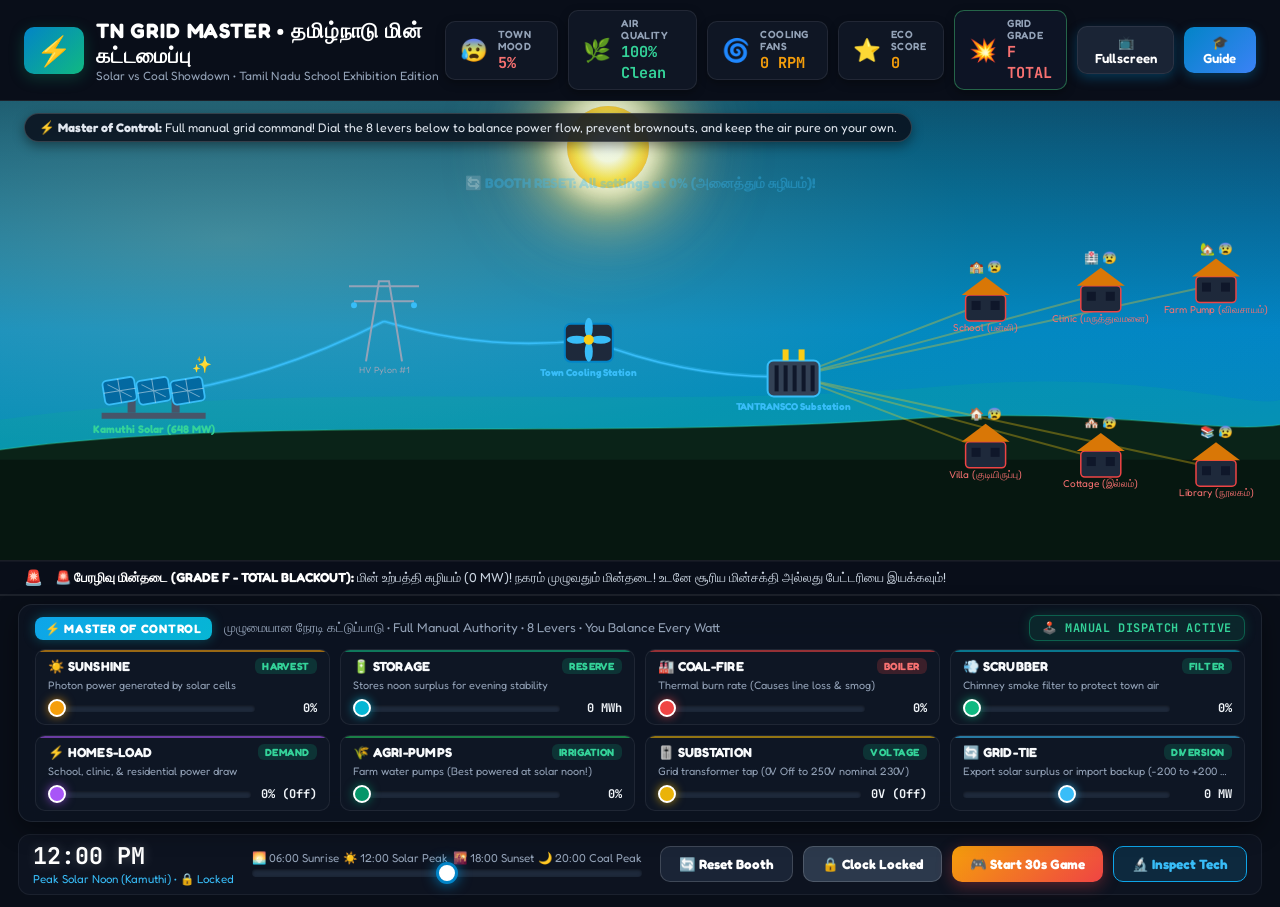
==== index.html @ 35f360ff "feat: remove hero preset buttons, start all 8 grid settings at 0% in complete blackout" ====
<!DOCTYPE html>
<html lang="en">
<head>
  <meta charset="UTF-8">
  <meta name="viewport" content="width=device-width, initial-scale=1.0">
  <title>TN Grid Master: Solar vs Coal Showdown | School Edition</title>
  <meta name="description" content="An interactive, gamified power grid simulation comparing peak daytime solar energy at Kamuthi against evening coal energy at Mettur.">
  <link rel="preconnect" href="https://fonts.googleapis.com">
  <link rel="preconnect" href="https://fonts.gstatic.com" crossorigin>
  <link href="https://fonts.googleapis.com/css2?family=Fredoka:wght@400;500;600;700&family=JetBrains+Mono:wght@600;700&display=swap" rel="stylesheet">
  <link rel="stylesheet" href="styles.css">
</head>
<body class="theme-solar">
  <div class="game-wrapper">
    <!-- Top Game Bar: Big, Friendly, Clean Badges -->
    <header class="game-header">
      <div class="brand">
        <span class="brand-icon">⚡</span>
        <div>
          <h1 class="brand-title">TN GRID MASTER • தமிழ்நாடு மின் கட்டமைப்பு</h1>
          <p class="brand-tagline">Solar vs Coal Showdown • Tamil Nadu School Exhibition Edition</p>
        </div>
      </div>

      <!-- Top Gamified Telemetry Badges -->
      <div class="hud-badges">
        <!-- Badge 1: Town Happiness -->
        <div class="badge-item" id="badgeHappiness" title="Town Happiness: Drops when power brownouts occur!">
          <span class="badge-emoji" id="townEmoji">😃</span>
          <div class="badge-meta">
            <span class="badge-caption">TOWN MOOD</span>
            <span class="badge-stat text-red" id="townHappiness">0%</span>
          </div>
        </div>

        <!-- Badge 2: Air Cleanliness -->
        <div class="badge-item" id="badgeAir" title="Air Quality: Pure under Solar, Smoggy under Coal!">
          <span class="badge-emoji" id="airEmoji">🌿</span>
          <div class="badge-meta">
            <span class="badge-caption">AIR QUALITY</span>
            <span class="badge-stat text-cyan" id="airQuality">100% Clean</span>
          </div>
        </div>

        <!-- Badge 3: Connected Fan RPM -->
        <div class="badge-item" id="badgeFan" title="Connected Town Fans: Spin fast with clean energy, stall during brownouts!">
          <span class="badge-emoji" id="fanEmoji">🌀</span>
          <div class="badge-meta">
            <span class="badge-caption">COOLING FANS</span>
            <span class="badge-stat text-gold" id="fanRpm">0 RPM</span>
          </div>
        </div>

        <!-- Badge 4: Player Eco Score -->
        <div class="badge-item player-score" id="badgeScore" title="Your Clean Energy Score!">
          <span class="badge-emoji">⭐</span>
          <div class="badge-meta">
            <span class="badge-caption">ECO SCORE</span>
            <span class="badge-stat text-gold" id="playerScore">0</span>
          </div>
        </div>

        <!-- Badge 5: Live Grid Rating -->
        <div class="badge-item grid-rating-badge alert-blackout" id="badgeRating" title="Real-Time Grid Performance Grade">
          <span class="badge-emoji" id="ratingEmoji">💥</span>
          <div class="badge-meta">
            <span class="badge-caption">GRID GRADE</span>
            <span class="badge-stat text-red" id="gridGrade">F BLACKOUT</span>
          </div>
        </div>

        <button class="guide-toggle-btn fs-btn" id="fsBtn" title="Toggle Fullscreen Exhibition Mode">
          <span>📺 Fullscreen</span>
        </button>
        <button class="guide-toggle-btn" id="guideBtn" title="How to Play & Teacher Guide">
          <span>🎓 Guide</span>
        </button>
      </div>
    </header>

    <!-- 30-Second Challenge Banner -->
    <div class="challenge-alert hidden" id="challengeAlert">
      <div class="challenge-text">
        <span class="challenge-icon">🔥</span>
        <div>
          <strong id="challengeGoal">MISSION: KEEP THE TOWN POWERED & CLEAN!</strong>
          <p id="challengeSub">The clock is ticking. Harvest solar energy at noon and manage coal cleanly as the sun sets!</p>
        </div>
      </div>
      <div class="timer-pill">
        <span id="gameTimer">30s</span>
      </div>
    </div>

    <!-- Main Game Canvas Stage -->
    <main class="canvas-stage" id="canvasStage">
      <!-- Dynamic Sky Background Scoped Strictly to the Simulation Stage (Never drifts when scrolling) -->
      <div id="skyBackground" class="sky-background">
        <div class="sun-disc" id="sunDisc"></div>
        <div class="moon-disc" id="moonDisc"></div>
        <div class="stars-layer" id="starsLayer"></div>
        <div class="smog-overlay" id="smogOverlay"></div>
        <div class="solar-glow-overlay" id="solarGlowOverlay"></div>
      </div>

      <canvas id="gameCanvas"></canvas>

      <!-- Floating Student Tip -->
      <div class="stage-tip">
        <span>⚡ <strong>Master of Control:</strong> Full manual grid command! Dial the 8 levers below to balance power flow, prevent brownouts, and keep the air pure on your own.</span>
      </div>

      <!-- Exploded Hardware Modal Overlay (From old project, gamified) -->
      <div class="hardware-card hidden" id="hardwareCard">
        <div class="card-top">
          <div class="card-title-group">
            <span class="card-icon" id="hwIcon">🔬</span>
            <h3 id="hwTitle">Hardware Inspector</h3>
          </div>
          <button class="card-close" id="hwCloseBtn">&times;</button>
        </div>
        <div class="card-tabs">
          <button class="hw-tab active" id="tabSolarHw">Solar Module Layers</button>
          <button class="hw-tab" id="tabCoalHw">Coal Boiler Components</button>
        </div>
        <div class="card-content" id="hwContent">
          <!-- Injected dynamically -->
        </div>
      </div>
    </main>

    <!-- Live Exhibition Status Marquee Ticker -->
    <div class="booth-ticker" id="boothTicker">
      <span class="ticker-dot" id="tickerDot">🟢</span>
      <span class="ticker-text" id="tickerText">
        <strong>☀️ நேரடி நிலை (LIVE):</strong> கமுதி சூரிய பூங்கா 648 MW • 100% தூய காற்று • 6 பிரிவுகளும் 230V முழு மின்சாரத்தில் இயங்குகின்றன
      </span>
    </div>

    <!-- Bottom Controls Deck -->
    <footer class="deck-controls">
      <!-- 🎛️ 8-Slider Multi-Tuning Console: Master of Control (100% Manual Authority - Starts at 0%) -->
      <section class="dispatcher-tuning-deck" id="tuningDeck">
        <div class="deck-header">
          <div class="deck-title-group">
            <span class="tuning-badge">⚡ MASTER OF CONTROL</span>
            <span class="tuning-sub">முழுமையான நேரடி கட்டுப்பாடு • Full Manual Authority • 8 Levers • You Balance Every Watt</span>
          </div>

          <div class="control-status">
            <span class="master-badge">🕹️ MANUAL DISPATCH ACTIVE</span>
          </div>
        </div>

        <div class="sliders-grid">
          <!-- Slider 1: Sunshine -->
          <div class="slider-card slider-solar">
            <div class="slider-meta">
              <span class="slider-title">☀️ SUNSHINE</span>
              <span class="slider-summary-pill" id="sunshineSummary">HARVEST</span>
            </div>
            <div class="slider-desc">Photon power generated by solar cells</div>
            <div class="slider-input-row">
              <input type="range" id="sliderSunshine" min="0" max="100" value="0" class="game-slider range-amber">
              <span class="slider-val" id="valSunshine">0%</span>
            </div>
          </div>

          <!-- Slider 2: Storage -->
          <div class="slider-card slider-battery">
            <div class="slider-meta">
              <span class="slider-title">🔋 STORAGE</span>
              <span class="slider-summary-pill" id="storageSummary">RESERVE</span>
            </div>
            <div class="slider-desc">Stores noon surplus for evening stability</div>
            <div class="slider-input-row">
              <input type="range" id="sliderStorage" min="0" max="500" value="0" class="game-slider range-cyan">
              <span class="slider-val" id="valStorage">0 MWh</span>
            </div>
          </div>

          <!-- Slider 3: Coal Fire -->
          <div class="slider-card slider-coal">
            <div class="slider-meta">
              <span class="slider-title">🏭 COAL-FIRE</span>
              <span class="slider-summary-pill pill-danger" id="coalSummary">BOILER</span>
            </div>
            <div class="slider-desc">Thermal burn rate (Causes line loss & smog)</div>
            <div class="slider-input-row">
              <input type="range" id="sliderCoalFire" min="0" max="100" value="0" class="game-slider range-red">
              <span class="slider-val" id="valCoalFire">0%</span>
            </div>
          </div>

          <!-- Slider 4: Scrubber -->
          <div class="slider-card slider-scrubber">
            <div class="slider-meta">
              <span class="slider-title">💨 SCRUBBER</span>
              <span class="slider-summary-pill" id="scrubberSummary">FILTER</span>
            </div>
            <div class="slider-desc">Chimney smoke filter to protect town air</div>
            <div class="slider-input-row">
              <input type="range" id="sliderScrubber" min="0" max="100" value="0" class="game-slider range-green">
              <span class="slider-val" id="valScrubber">0%</span>
            </div>
          </div>

          <!-- Slider 5: Homes Load -->
          <div class="slider-card slider-load">
            <div class="slider-meta">
              <span class="slider-title">⚡ HOMES-LOAD</span>
              <span class="slider-summary-pill" id="loadSummary">DEMAND</span>
            </div>
            <div class="slider-desc">School, clinic, & residential power draw</div>
            <div class="slider-input-row">
              <input type="range" id="sliderTownLoad" min="0" max="4" value="0" class="game-slider range-purple">
              <span class="slider-val" id="valTownLoad">0% (Off)</span>
            </div>
          </div>

          <!-- Slider 6: Agri Pumps -->
          <div class="slider-card slider-agri">
            <div class="slider-meta">
              <span class="slider-title">🌾 AGRI-PUMPS</span>
              <span class="slider-summary-pill" id="agriSummary">IRRIGATION</span>
            </div>
            <div class="slider-desc">Farm water pumps (Best powered at solar noon!)</div>
            <div class="slider-input-row">
              <input type="range" id="sliderAgriPumps" min="0" max="100" value="0" class="game-slider range-emerald">
              <span class="slider-val" id="valAgriPumps">0%</span>
            </div>
          </div>

          <!-- Slider 7: Substation Voltage -->
          <div class="slider-card slider-voltage">
            <div class="slider-meta">
              <span class="slider-title">🎚️ SUBSTATION</span>
              <span class="slider-summary-pill" id="voltageSummary">VOLTAGE</span>
            </div>
            <div class="slider-desc">Grid transformer tap (0V Off to 250V nominal 230V)</div>
            <div class="slider-input-row">
              <input type="range" id="sliderVoltage" min="0" max="250" value="0" class="game-slider range-gold">
              <span class="slider-val" id="valVoltage">0V (Off)</span>
            </div>
          </div>

          <!-- Slider 8: Grid Tie -->
          <div class="slider-card slider-gridtie">
            <div class="slider-meta">
              <span class="slider-title">🔄 GRID-TIE</span>
              <span class="slider-summary-pill" id="gridTieSummary">DIVERSION</span>
            </div>
            <div class="slider-desc">Export solar surplus or import backup (-200 to +200 MW)</div>
            <div class="slider-input-row">
              <input type="range" id="sliderGridTie" min="-200" max="200" value="0" step="10" class="game-slider range-blue">
              <span class="slider-val" id="valGridTie">0 MW</span>
            </div>
          </div>
        </div>
      </section>

      <!-- Timeline Scrubber & Game Actions -->
      <div class="timeline-row">
        <div class="clock-display">
          <span class="clock-digits" id="clockDigits">12:00 PM</span>
          <span class="clock-label" id="clockLabel">Peak Solar Noon (Time Locked)</span>
        </div>

        <div class="scrubber-bar">
          <div class="scrubber-labels">
            <span>🌅 06:00 Sunrise</span>
            <span>☀️ 12:00 Solar Peak</span>
            <span>🌇 18:00 Sunset</span>
            <span>🌙 20:00 Coal Peak</span>
          </div>
          <input 
            type="range" 
            id="timeRange" 
            min="0" 
            max="1439" 
            value="720" 
            step="1"
            aria-label="Time of Day Slider"
          >
        </div>

        <div class="deck-actions">
          <button class="deck-btn reset" id="resetBtn" title="Reset all 8 levers to optimal 12:00 PM noon setup">
            <span>🔄 Reset Booth</span>
          </button>
          <button class="deck-btn play" id="playToggleBtn" title="Lock or Auto-Advance Clock">
            <span id="playIcon">🔒 Clock Locked</span>
          </button>
          <button class="deck-btn challenge" id="challengeBtn">
            <span>🎮 Start 30s Game</span>
          </button>
          <button class="deck-btn inspect" id="inspectBtn">
            <span>🔬 Inspect Tech</span>
          </button>
        </div>
      </div>
    </footer>
  </div>

  <!-- Classroom Presentation Guide Modal -->
  <div class="modal-backdrop hidden" id="guideModal">
    <div class="modal-card">
      <div class="modal-header">
        <h2>🎓 Tamil Nadu Grid Master: Classroom Presentation Guide</h2>
        <button class="modal-exit" id="guideCloseBtn">&times;</button>
      </div>
      <div class="modal-body">
        <div class="guide-box solar">
          <h3>☀️ 1. Daytime Solar Peak (12:00 Noon) — Kamuthi Solar Park</h3>
          <p>
            Kamuthi in Ramanathapuram is one of India's largest solar installations (<strong>648 MW</strong>).
          </p>
          <ul>
            <li><strong>100% Clean:</strong> Generates electricity with zero carbon emissions ($0.00\text{ tons CO}_2$).</li>
            <li><strong>High Efficiency (95%):</strong> Short transmission paths directly into high-voltage lines minimize losses.</li>
            <li><strong>Zero Brownouts:</strong> All 6 town buildings (School, Clinic, Farm, Homes) receive full $230\text{V}$ power.</li>
          </ul>
        </div>

        <div class="guide-box coal">
          <h3>🏭 2. Evening Coal Peak (19:30) — Mettur Thermal Power Station</h3>
          <p>
            When the sun sets, electricity demand jumps as everyone turns on lights, fans, and televisions. The state must fire up coal boilers at <strong>Mettur (1,440 MW)</strong>.
          </p>
          <ul>
            <li><strong>High Pollution:</strong> Releases thick particulate soot and $0.92\text{ tons CO}_2$ per MWh.</li>
            <li><strong>Severe Heat Loss (>30%):</strong> Traversing long transmission distances causes electricity to evaporate as heat ($I^2R$ Joule loss).</li>
            <li><strong>Voltage Sag & Brownouts:</strong> Downstream houses (Houses 4, 5, 6) suffer power drops, dimming bulbs, and blackouts.</li>
          </ul>
        </div>

        <div class="guide-box tips">
          <h3>🎮 3. How to Demo This as a Game in Class</h3>
          <ul>
            <li><strong>Click the 2 Big Hero Cards:</strong> Instantly switch between Solar and Coal to show the visual and numerical contrast!</li>
            <li><strong>Interactive House Toggles:</strong> Click on any building to turn TVs and fans ON/OFF and watch town happiness respond.</li>
            <li><strong>Click the Solar Panels:</strong> Gives the grid a "Solar Boost" for $+100$ bonus Eco points!</li>
            <li><strong>30s Game Challenge:</strong> Hit "Start 30s Game" to see if you can balance town happiness and fresh air!</li>
          </ul>
        </div>
      </div>
      <div class="modal-footer">
        <button class="btn-dismiss" id="guideDismissBtn">Let's Play!</button>
      </div>
    </div>
  </div>

  <!-- Exhibition Grid Audit Report Card Modal -->
  <div class="modal-backdrop hidden" id="reportModal">
    <div class="modal-card report-card" id="reportCardWrapper">
      <div class="modal-header report-card-header">
        <div class="report-header-titles">
          <h2 id="reportHeaderTitle">30-SECOND GRID AUDIT REPORT</h2>
          <p class="report-subtitle" id="reportSubtitle">மின்கட்டமைப்பு செயல்திறன் தணிக்கை</p>
        </div>
        <button class="modal-exit" id="reportExitBtn">&times;</button>
      </div>
      <div class="modal-body report-modal-body">
        <!-- Big Stamp Section -->
        <div class="report-stamp-container">
          <div class="report-stamp-badge" id="reportStampBadge">
            <span class="report-stamp-letter" id="reportStampLetter">A+</span>
            <span class="report-stamp-caption" id="reportStampCaption">ELITE CLEAN GRID</span>
          </div>
          <div class="report-hero-summary">
            <h3 id="reportTitleText">CLEAN ENERGY MASTER!</h3>
            <p id="reportTamilTitleText">தலைசிறந்த தூய மின் கட்டமைப்பு சாதனையாளர்</p>
          </div>
        </div>

        <!-- 6-Metric Scorecard Grid -->
        <div class="report-metrics-grid">
          <div class="report-stat-card">
            <span class="stat-icon">⭐</span>
            <span class="stat-num text-gold" id="repScore">1,850</span>
            <span class="stat-name">Eco Score</span>
          </div>
          <div class="report-stat-card">
            <span class="stat-icon">☀️</span>
            <span class="stat-num text-green" id="repSolarShare">100%</span>
            <span class="stat-name">Clean Solar Share</span>
          </div>
          <div class="report-stat-card">
            <span class="stat-icon">🌿</span>
            <span class="stat-num text-cyan" id="repAirClean">96%</span>
            <span class="stat-name">Air Purity</span>
          </div>
          <div class="report-stat-card">
            <span class="stat-icon">😊</span>
            <span class="stat-num text-green" id="repTownMood">98%</span>
            <span class="stat-name">Town Satisfaction</span>
          </div>
          <div class="report-stat-card">
            <span class="stat-icon">💡</span>
            <span class="stat-num text-red" id="repBlackouts">0s</span>
            <span class="stat-name">Blackout Duration</span>
          </div>
          <div class="report-stat-card">
            <span class="stat-icon">🏭</span>
            <span class="stat-num text-orange" id="repSmogTime">0s</span>
            <span class="stat-name">Toxic Smog Time</span>
          </div>
        </div>

        <!-- Dynamic Detailed Verdict -->
        <div class="report-verdict-box" id="reportVerdictBox">
          <p id="reportVerdictText">
            You proved that solar energy and battery storage keep Tamil Nadu running smoothly with crystal-clear air!
          </p>
        </div>
      </div>
      <div class="modal-footer report-modal-footer">
        <button class="deck-btn reset" id="reportResetBtn">
          <span>🔄 Reset Booth & Play Again</span>
        </button>
        <button class="btn-dismiss" id="reportCloseBtn">
          <span>Close Report</span>
        </button>
      </div>
    </div>
  </div>

  <script type="module" src="engine.js"></script>
  <script type="module" src="ui.js"></script>
</body>
</html>
---- styles.css ----
/* ==========================================================================
   TN GRID MASTER: SCHOOL EDITION - HIGH-TECH SCIFI STYLESHEET
   Sleek Cyber-Grid & Dispatch Room Aesthetic (Tamil Nadu Power Grid)
   ========================================================================== */

:root {
  /* Day / Night Sky Palettes - Vibrant, Rich Atmospheric Gradients */
  --sky-top: #0c4a6e;
  --sky-mid: #0284c7;
  --sky-bottom: #0891b2;
  --sun-display: block;
  --sun-opacity: 1;
  --moon-display: none;
  --moon-opacity: 0;
  --smog-opacity: 0;
  --solar-glow-opacity: 0.85;

  /* Theme Accents */
  --color-green: #10b981;
  --color-green-light: #6ee7b7;
  --color-gold: #f59e0b;
  --color-gold-light: #fef08a;
  --color-crimson: #ef4444;
  --color-crimson-light: #fca5a5;
  --color-cyan: #06b6d4;

  /* Surfaces & Glassmorphism */
  --bg-body: #070b14;
  --bg-card: rgba(13, 19, 33, 0.9);
  --bg-card-hover: rgba(23, 32, 54, 0.95);
  --border-glass: rgba(255, 255, 255, 0.08);
  --border-glass-bright: rgba(255, 255, 255, 0.16);
  --text-main: #f8fafc;
  --text-muted: #94a3b8;

  /* Typography */
  --font-family: 'Fredoka', -apple-system, BlinkMacSystemFont, "Segoe UI", Roboto, sans-serif;
  --font-mono: 'JetBrains Mono', monospace;
}

/* Dynamic Phase Themes */
body.theme-solar {
  --sky-top: #0c4a6e;
  --sky-mid: #0284c7;
  --sky-bottom: #0891b2;
  --sun-display: block;
  --sun-opacity: 1;
  --moon-display: none;
  --moon-opacity: 0;
  --smog-opacity: 0;
  --solar-glow-opacity: 0.85;
}

body.theme-coal {
  --sky-top: #060913;
  --sky-mid: #111827;
  --sky-bottom: #1f1418;
  --sun-display: none;
  --sun-opacity: 0;
  --moon-display: block;
  --moon-opacity: 0.95;
  --smog-opacity: 0.85;
  --solar-glow-opacity: 0;
}

body.theme-dusk {
  --sky-top: #180d2b;
  --sky-mid: #4c1d4a;
  --sky-bottom: #9a3412;
  --sun-display: block;
  --sun-opacity: 0.55;
  --moon-display: none;
  --moon-opacity: 0;
  --smog-opacity: 0.4;
  --solar-glow-opacity: 0.25;
}

body.theme-dawn {
  --sky-top: #0f172a;
  --sky-mid: #311c38;
  --sky-bottom: #b45309;
  --sun-display: block;
  --sun-opacity: 0.75;
  --moon-display: none;
  --moon-opacity: 0;
  --smog-opacity: 0.15;
  --solar-glow-opacity: 0.5;
}

body.theme-night {
  --sky-top: #030610;
  --sky-mid: #090e1a;
  --sky-bottom: #0f172a;
  --sun-display: none;
  --sun-opacity: 0;
  --moon-display: block;
  --moon-opacity: 0.95;
  --smog-opacity: 0.6;
  --solar-glow-opacity: 0;
}

/* Reset & Foundation */
*, *::before, *::after {
  box-sizing: border-box;
  margin: 0;
  padding: 0;
}

html, body {
  width: 100%;
  min-height: 100%;
  overflow-x: hidden;
  overflow-y: auto;
  font-family: var(--font-family);
  background-color: var(--bg-body);
  color: var(--text-main);
  user-select: none;
}

/* Master Layout */
.game-wrapper {
  position: relative;
  z-index: 10;
  display: flex;
  flex-direction: column;
  width: 100%;
  min-height: 100vh;
  height: auto;
  overflow: visible;
}

/* Header & Gamified Telemetry Badges */
.game-header {
  padding: 10px 24px;
  display: flex;
  align-items: center;
  justify-content: space-between;
  background: rgba(10, 15, 26, 0.95);
  backdrop-filter: blur(14px);
  -webkit-backdrop-filter: blur(14px);
  border-bottom: 1px solid var(--border-glass);
}

.brand {
  display: flex;
  align-items: center;
  gap: 12px;
}

.brand-icon {
  font-size: 1.8rem;
  background: linear-gradient(135deg, #0284c7, #10b981);
  padding: 6px 12px;
  border-radius: 10px;
  box-shadow: 0 4px 15px rgba(16, 185, 129, 0.25);
}

.brand-title {
  font-size: 1.3rem;
  font-weight: 700;
  color: #ffffff;
  letter-spacing: 0.04em;
}

.brand-tagline {
  font-size: 0.75rem;
  color: var(--text-muted);
}

.hud-badges {
  display: flex;
  align-items: center;
  gap: 10px;
}

.badge-item {
  display: flex;
  align-items: center;
  gap: 10px;
  background: rgba(17, 24, 39, 0.85);
  border: 1px solid rgba(255, 255, 255, 0.08);
  padding: 6px 14px;
  border-radius: 10px;
  box-shadow: 0 3px 10px rgba(0, 0, 0, 0.3);
  transition: transform 0.2s ease, border-color 0.3s ease;
}

.badge-item:hover {
  transform: translateY(-1px);
  border-color: rgba(56, 189, 248, 0.4);
}

.badge-emoji {
  font-size: 1.4rem;
}

.badge-emoji.spin {
  display: inline-block;
  animation: spinFan 1.8s linear infinite;
}

.badge-meta {
  display: flex;
  flex-direction: column;
}

.badge-caption {
  font-size: 0.65rem;
  font-weight: 600;
  color: var(--text-muted);
  letter-spacing: 0.05em;
}

.badge-stat {
  font-family: var(--font-mono);
  font-size: 0.95rem;
  font-weight: 700;
}

.text-green { color: #34d399; }
.text-cyan { color: #38bdf8; }
.text-gold { color: #f59e0b; }
.text-red { color: #f87171; }

.icon-toggle-btn, .guide-toggle-btn {
  background: rgba(30, 41, 59, 0.85);
  border: 1px solid var(--border-glass);
  padding: 7px 16px;
  border-radius: 10px;
  color: #ffffff;
  font-family: var(--font-family);
  font-size: 0.82rem;
  font-weight: 600;
  cursor: pointer;
  transition: all 0.2s ease;
}

.icon-toggle-btn:hover, .guide-toggle-btn:hover {
  background: rgba(51, 65, 85, 1);
  transform: translateY(-1px);
}

.guide-toggle-btn {
  background: linear-gradient(135deg, #0284c7, #3b82f6);
  border: none;
  box-shadow: 0 4px 12px rgba(2, 132, 199, 0.35);
}

/* 30-Second Challenge Banner */
.challenge-alert {
  margin: 8px 24px 0 24px;
  background: linear-gradient(90deg, #f59e0b 0%, #ef4444 100%);
  padding: 8px 18px;
  border-radius: 12px;
  display: flex;
  align-items: center;
  justify-content: space-between;
  box-shadow: 0 4px 20px rgba(245, 158, 11, 0.35);
  animation: bounceBanner 0.4s ease-out;
  z-index: 20;
}

.challenge-alert.hidden {
  display: none !important;
}

.challenge-text {
  display: flex;
  align-items: center;
  gap: 12px;
}

.challenge-icon {
  font-size: 1.8rem;
}

.challenge-text strong {
  font-size: 0.92rem;
  display: block;
}

.challenge-text p {
  font-size: 0.76rem;
  color: #fef08a;
}

.timer-pill {
  background: #ffffff;
  color: #0f172a;
  padding: 5px 16px;
  border-radius: 8px;
  font-family: var(--font-mono);
  font-size: 1.2rem;
  font-weight: 700;
}

/* ==========================================================================
   SIMULATION CANVAS VIEWPORT:
   The sky and celestial bodies are strictly bounded INSIDE .canvas-stage,
   guaranteeing the sun NEVER moves or sinks into the ground when scrolling!
   ========================================================================== */
.canvas-stage {
  position: relative;
  width: 100%;
  height: 460px;
  min-height: 380px;
  flex-shrink: 0;
  overflow: hidden;
  border-bottom: 1px solid var(--border-glass);
  box-shadow: inset 0 0 60px rgba(0, 0, 0, 0.45);
}

/* Dynamic Sky Layer Bounded Inside the Canvas Stage */
.sky-background {
  position: absolute;
  inset: 0;
  z-index: 1;
  background: linear-gradient(180deg, var(--sky-top) 0%, var(--sky-mid) 50%, var(--sky-bottom) 100%);
  transition: background 1.2s cubic-bezier(0.4, 0, 0.2, 1);
  overflow: hidden;
  pointer-events: none;
}

.sun-disc {
  position: absolute;
  width: 82px;
  height: 82px;
  background: radial-gradient(circle, #ffffff 0%, #fffbeb 25%, #fde047 55%, #f59e0b 85%, rgba(245, 158, 11, 0) 100%);
  border-radius: 50%;
  box-shadow: 
    0 0 25px 8px rgba(255, 255, 255, 0.85),
    0 0 55px 20px rgba(250, 204, 21, 0.5),
    0 0 95px 40px rgba(245, 158, 11, 0.22);
  display: var(--sun-display);
  opacity: var(--sun-opacity);
  left: 20%;
  top: 15%;
  transform: translate(-50%, -50%);
  transition: opacity 1s ease, left 0.5s ease-out, top 0.5s ease-out;
  pointer-events: none;
  filter: drop-shadow(0 0 10px rgba(255, 255, 255, 0.9));
}

.moon-disc {
  position: absolute;
  width: 64px;
  height: 64px;
  background: radial-gradient(circle at 35% 35%, #ffffff 0%, #f1f5f9 45%, #94a3b8 85%, #64748b 100%);
  border-radius: 50%;
  box-shadow: 
    0 0 20px 6px rgba(255, 255, 255, 0.75),
    0 0 50px 18px rgba(148, 163, 184, 0.35);
  display: var(--moon-display);
  opacity: var(--moon-opacity);
  right: 18%;
  top: 18%;
  transition: opacity 1s ease;
  pointer-events: none;
}

.stars-layer {
  position: absolute;
  inset: 0;
  background-image: 
    radial-gradient(1.5px 1.5px at 40px 50px, #ffffff, rgba(0,0,0,0)),
    radial-gradient(2px 2px at 180px 100px, #fef08a, rgba(0,0,0,0)),
    radial-gradient(1px 1px at 320px 160px, #ffffff, rgba(0,0,0,0)),
    radial-gradient(2px 2px at 500px 80px, #38bdf8, rgba(0,0,0,0)),
    radial-gradient(1.5px 1.5px at 700px 200px, #ffffff, rgba(0,0,0,0));
  background-repeat: repeat;
  background-size: 600px 350px;
  opacity: 0.45;
  transition: opacity 1s ease;
  pointer-events: none;
}

body.theme-solar .stars-layer {
  opacity: 0;
}

.smog-overlay {
  position: absolute;
  inset: 0;
  background: radial-gradient(ellipse at 15% 45%, rgba(15, 23, 42, 0.95) 0%, rgba(30, 41, 59, 0.75) 45%, transparent 85%);
  opacity: var(--smog-opacity);
  pointer-events: none;
  transition: opacity 1.5s ease-in-out;
}

.solar-glow-overlay {
  position: absolute;
  inset: 0;
  background: radial-gradient(ellipse at 18% 30%, rgba(254, 240, 138, 0.28) 0%, rgba(16, 185, 129, 0.12) 50%, transparent 80%);
  opacity: var(--solar-glow-opacity);
  pointer-events: none;
  transition: opacity 1.2s ease;
}

#gameCanvas {
  position: absolute;
  inset: 0;
  width: 100%;
  height: 100%;
  display: block;
  cursor: pointer;
  z-index: 2;
}

.stage-tip {
  position: absolute;
  top: 12px;
  left: 24px;
  background: rgba(10, 15, 26, 0.85);
  backdrop-filter: blur(10px);
  -webkit-backdrop-filter: blur(10px);
  border: 1px solid var(--border-glass-bright);
  padding: 6px 14px;
  border-radius: 20px;
  font-size: 0.78rem;
  color: #e2e8f0;
  pointer-events: none;
  z-index: 5;
  box-shadow: 0 4px 12px rgba(0, 0, 0, 0.4);
}

/* Hardware Card Modal Overlay */
.hardware-card {
  position: absolute;
  width: 320px;
  background: rgba(13, 19, 33, 0.95);
  backdrop-filter: blur(16px);
  border: 2px solid #0ea5e9;
  border-radius: 14px;
  box-shadow: 0 15px 35px rgba(0, 0, 0, 0.7);
  padding: 16px;
  z-index: 30;
  animation: popIn 0.25s cubic-bezier(0.16, 1, 0.3, 1);
}

.hardware-card.hidden {
  display: none !important;
}

.card-top {
  display: flex;
  align-items: center;
  justify-content: space-between;
  margin-bottom: 10px;
}

.card-title-group {
  display: flex;
  align-items: center;
  gap: 8px;
}

.card-icon {
  font-size: 1.4rem;
}

.card-title-group h3 {
  font-size: 0.96rem;
  color: #ffffff;
}

.card-close {
  background: transparent;
  border: none;
  color: var(--text-muted);
  font-size: 1.4rem;
  cursor: pointer;
}

.card-tabs {
  display: flex;
  gap: 6px;
  margin-bottom: 12px;
  border-bottom: 1px solid var(--border-glass);
  padding-bottom: 6px;
}

.hw-tab {
  flex: 1;
  background: transparent;
  border: 1px solid transparent;
  padding: 6px 8px;
  border-radius: 6px;
  color: var(--text-muted);
  font-family: var(--font-family);
  font-size: 0.72rem;
  font-weight: 600;
  cursor: pointer;
  transition: all 0.2s ease;
}

.hw-tab.active {
  background: rgba(14, 165, 233, 0.18);
  border-color: #0ea5e9;
  color: #38bdf8;
}

.card-content {
  font-size: 0.78rem;
  line-height: 1.5;
  display: flex;
  flex-direction: column;
  gap: 8px;
}

/* Live Exhibition Marquee Ticker */
.booth-ticker {
  background: rgba(10, 15, 26, 0.98);
  border-bottom: 1px solid var(--border-glass);
  padding: 7px 24px;
  display: flex;
  align-items: center;
  gap: 12px;
  font-size: 0.82rem;
  font-family: var(--font-family);
  color: #cbd5e1;
  box-shadow: inset 0 1px 0 rgba(255, 255, 255, 0.04);
}

.ticker-dot {
  font-size: 0.95rem;
  display: inline-block;
  animation: pulseDot 2s ease-in-out infinite;
}

@keyframes pulseDot {
  0%, 100% { transform: scale(1); opacity: 1; }
  50% { transform: scale(1.25); opacity: 0.75; }
}

.ticker-text {
  flex: 1;
  white-space: nowrap;
  overflow: hidden;
  text-overflow: ellipsis;
}

.ticker-text strong {
  color: #ffffff;
}

/* ==========================================================================
   BOTTOM CONTROLS DECK: MASTER OF CONTROL
   ========================================================================== */
.deck-controls {
  background: rgba(10, 15, 26, 0.96);
  backdrop-filter: blur(16px);
  -webkit-backdrop-filter: blur(16px);
  border-top: 1px solid var(--border-glass);
  padding: 8px 18px 12px 18px;
  display: flex;
  flex-direction: column;
  gap: 8px;
  z-index: 20;
}

/* Big Hero Comparison Buttons */
.hero-selector {
  display: flex;
  align-items: center;
  gap: 12px;
}

.hero-card {
  flex: 1;
  display: flex;
  align-items: center;
  gap: 12px;
  padding: 8px 16px;
  border-radius: 12px;
  border: 1px solid rgba(255, 255, 255, 0.08);
  cursor: pointer;
  background: rgba(17, 24, 39, 0.75);
  color: var(--text-main);
  text-align: left;
  transition: all 0.25s cubic-bezier(0.16, 1, 0.3, 1);
}

.hero-card:hover {
  transform: translateY(-2px);
  box-shadow: 0 6px 18px rgba(0, 0, 0, 0.4);
  background: rgba(23, 32, 54, 0.85);
}

.hero-icon {
  font-size: 1.6rem;
}

.hero-info {
  flex-grow: 1;
}

.hero-title-row {
  display: flex;
  align-items: center;
  gap: 10px;
  margin-bottom: 2px;
}

.hero-title-row strong {
  font-size: 0.96rem;
  font-weight: 700;
}

.hero-info p {
  font-size: 0.74rem;
  color: var(--text-muted);
}

.tag-clean {
  font-size: 0.65rem;
  font-weight: 800;
  padding: 2px 8px;
  border-radius: 6px;
  background: rgba(16, 185, 129, 0.18);
  border: 1px solid rgba(16, 185, 129, 0.4);
  color: #34d399;
  letter-spacing: 0.05em;
}

.tag-dirty {
  font-size: 0.65rem;
  font-weight: 800;
  padding: 2px 8px;
  border-radius: 6px;
  background: rgba(239, 68, 68, 0.18);
  border: 1px solid rgba(239, 68, 68, 0.4);
  color: #f87171;
  letter-spacing: 0.05em;
}

.hero-card.solar.active {
  background: linear-gradient(135deg, rgba(16, 185, 129, 0.16) 0%, rgba(245, 158, 11, 0.08) 100%);
  border-color: #10b981;
  box-shadow: 0 0 20px rgba(16, 185, 129, 0.25);
}

.hero-card.solar.active strong {
  color: #34d399;
}

.hero-card.coal.active {
  background: linear-gradient(135deg, rgba(239, 68, 68, 0.18) 0%, rgba(249, 115, 22, 0.08) 100%);
  border-color: #ef4444;
  box-shadow: 0 0 20px rgba(239, 68, 68, 0.25);
}

.hero-card.coal.active strong {
  color: #f87171;
}

.vs-badge {
  font-size: 1.1rem;
  font-weight: 800;
  color: var(--text-muted);
  padding: 0 4px;
}

/* ==========================================================================
   🎛️ 8-SLIDER MULTI-TUNING CONSOLE: MASTER OF CONTROL
   ========================================================================== */
.dispatcher-tuning-deck {
  background: rgba(13, 19, 33, 0.92);
  border: 1px solid rgba(255, 255, 255, 0.08);
  border-radius: 14px;
  padding: 10px 16px;
  margin-bottom: 4px;
  backdrop-filter: blur(16px);
  -webkit-backdrop-filter: blur(16px);
  box-shadow: 0 8px 24px rgba(0, 0, 0, 0.4);
}

.deck-header {
  display: flex;
  justify-content: space-between;
  align-items: center;
  flex-wrap: wrap;
  gap: 8px;
  margin-bottom: 8px;
}

.deck-title-group {
  display: flex;
  align-items: center;
  gap: 12px;
}

.tuning-badge {
  background: linear-gradient(135deg, #0ea5e9, #06b6d4);
  color: #ffffff;
  font-size: 0.76rem;
  font-weight: 800;
  padding: 4px 10px;
  border-radius: 8px;
  letter-spacing: 0.06em;
  box-shadow: 0 0 12px rgba(6, 182, 212, 0.35);
}

.tuning-sub {
  font-size: 0.8rem;
  color: #94a3b8;
}

.control-status {
  display: flex;
  align-items: center;
}

.master-badge {
  background: rgba(16, 185, 129, 0.12);
  border: 1px solid rgba(16, 185, 129, 0.4);
  color: #34d399;
  font-family: var(--font-mono);
  font-size: 0.74rem;
  font-weight: 700;
  padding: 4px 12px;
  border-radius: 8px;
  letter-spacing: 0.05em;
  box-shadow: 0 0 12px rgba(16, 185, 129, 0.2);
}

.sliders-grid {
  display: grid;
  grid-template-columns: repeat(4, 1fr);
  gap: 10px;
}

.slider-card {
  background: rgba(17, 24, 39, 0.75);
  border: 1px solid rgba(255, 255, 255, 0.07);
  border-radius: 10px;
  padding: 8px 12px;
  display: flex;
  flex-direction: column;
  gap: 4px;
  transition: all 0.2s cubic-bezier(0.16, 1, 0.3, 1);
  position: relative;
  overflow: hidden;
}

.slider-card:hover {
  transform: translateY(-2px);
  background: rgba(23, 32, 54, 0.9);
  box-shadow: 0 6px 18px rgba(0, 0, 0, 0.4);
}

.slider-card::before {
  content: '';
  position: absolute;
  top: 0;
  left: 0;
  right: 0;
  height: 2px;
  opacity: 0.6;
  transition: opacity 0.2s ease;
}

.slider-card:hover::before {
  opacity: 1;
}

.slider-solar::before { background: #f59e0b; }
.slider-battery::before { background: #10b981; }
.slider-coal::before { background: #ef4444; }
.slider-scrubber::before { background: #06b6d4; }
.slider-load::before { background: #a855f7; }
.slider-agri::before { background: #22c55e; }
.slider-voltage::before { background: #eab308; }
.slider-gridtie::before { background: #38bdf8; }

.slider-meta {
  display: flex;
  justify-content: space-between;
  align-items: center;
}

.slider-title {
  font-size: 0.82rem;
  font-weight: 700;
  color: #f8fafc;
  letter-spacing: 0.02em;
}

.slider-summary-pill {
  font-size: 0.65rem;
  font-weight: 800;
  padding: 2px 7px;
  border-radius: 6px;
  background: rgba(16, 185, 129, 0.18);
  color: #34d399;
  letter-spacing: 0.05em;
}

.slider-summary-pill.pill-danger {
  background: rgba(239, 68, 68, 0.2);
  color: #f87171;
}

.slider-desc {
  font-size: 0.68rem;
  color: #94a3b8;
  white-space: nowrap;
  overflow: hidden;
  text-overflow: ellipsis;
}

.slider-input-row {
  display: flex;
  align-items: center;
  gap: 10px;
  margin-top: 4px;
}

.game-slider {
  flex: 1;
  -webkit-appearance: none;
  appearance: none;
  height: 7px;
  border-radius: 999px;
  outline: none;
  cursor: pointer;
  background: #1e293b;
  box-shadow: inset 0 1px 3px rgba(0, 0, 0, 0.5);
  transition: background 0.2s ease;
}

.game-slider::-webkit-slider-thumb {
  -webkit-appearance: none;
  appearance: none;
  width: 18px;
  height: 18px;
  border-radius: 50%;
  cursor: grab;
  border: 2px solid #ffffff;
  box-shadow: 0 0 8px rgba(0, 0, 0, 0.6);
  transition: transform 0.15s ease, box-shadow 0.15s ease;
}

.game-slider::-webkit-slider-thumb:hover {
  transform: scale(1.15);
}

.range-amber::-webkit-slider-thumb {
  background: #f59e0b;
  box-shadow: 0 0 10px rgba(245, 158, 11, 0.7);
}

.range-cyan::-webkit-slider-thumb {
  background: #06b6d4;
  box-shadow: 0 0 10px rgba(6, 182, 212, 0.7);
}

.range-red::-webkit-slider-thumb {
  background: #ef4444;
  box-shadow: 0 0 10px rgba(239, 68, 68, 0.7);
}

.range-green::-webkit-slider-thumb {
  background: #10b981;
  box-shadow: 0 0 10px rgba(16, 185, 129, 0.7);
}

.range-purple::-webkit-slider-thumb {
  background: #a855f7;
  box-shadow: 0 0 10px rgba(168, 85, 247, 0.7);
}

.range-emerald::-webkit-slider-thumb {
  background: #059669;
  box-shadow: 0 0 10px rgba(5, 150, 105, 0.7);
}

.range-gold::-webkit-slider-thumb {
  background: #eab308;
  box-shadow: 0 0 10px rgba(234, 179, 8, 0.7);
}

.range-blue::-webkit-slider-thumb {
  background: #38bdf8;
  box-shadow: 0 0 10px rgba(56, 189, 248, 0.7);
}

.slider-val {
  font-family: var(--font-mono);
  font-size: 0.75rem;
  font-weight: 700;
  min-width: 52px;
  text-align: right;
  color: #f1f5f9;
}

/* ==========================================================================
   TIMELINE SCRUBBER & GAME ACTIONS
   ========================================================================== */
.timeline-row {
  display: flex;
  align-items: center;
  gap: 18px;
  background: rgba(17, 24, 39, 0.6);
  border: 1px solid rgba(255, 255, 255, 0.06);
  padding: 8px 14px;
  border-radius: 12px;
}

.clock-display {
  display: flex;
  flex-direction: column;
  min-width: 150px;
}

.clock-digits {
  font-family: var(--font-mono);
  font-size: 1.45rem;
  font-weight: 700;
  color: #ffffff;
  line-height: 1.1;
  text-shadow: 0 0 12px rgba(255, 255, 255, 0.25);
}

.clock-label {
  font-size: 0.72rem;
  color: #38bdf8;
  margin-top: 3px;
}

.scrubber-bar {
  flex-grow: 1;
  display: flex;
  flex-direction: column;
  gap: 4px;
}

.scrubber-labels {
  display: flex;
  justify-content: space-between;
  font-size: 0.72rem;
  color: var(--text-muted);
}

input[type="range"]#timeRange {
  width: 100%;
  height: 8px;
  background: #1e293b;
  border-radius: 9999px;
  -webkit-appearance: none;
  appearance: none;
  cursor: pointer;
  box-shadow: inset 0 1px 3px rgba(0, 0, 0, 0.5);
}

input[type="range"]#timeRange::-webkit-slider-thumb {
  -webkit-appearance: none;
  appearance: none;
  width: 22px;
  height: 22px;
  border-radius: 50%;
  background: #ffffff;
  border: 3px solid #0284c7;
  box-shadow: 0 0 14px rgba(2, 132, 199, 0.9);
  cursor: grab;
  transition: transform 0.15s ease;
}

input[type="range"]#timeRange::-webkit-slider-thumb:hover {
  transform: scale(1.2);
}

.deck-actions {
  display: flex;
  gap: 10px;
}

.deck-btn {
  border: none;
  padding: 9px 18px;
  border-radius: 10px;
  font-family: var(--font-family);
  font-size: 0.84rem;
  font-weight: 700;
  cursor: pointer;
  transition: all 0.2s ease;
}

.deck-btn.play {
  background: rgba(51, 65, 85, 0.85);
  color: #ffffff;
  border: 1px solid var(--border-glass-bright);
}

.deck-btn.reset {
  background: rgba(30, 41, 59, 0.85);
  color: #ffffff;
  border: 1px solid var(--border-glass-bright);
}

.deck-btn.reset:hover {
  background: rgba(51, 65, 85, 1);
  border-color: #38bdf8;
}

.fs-btn {
  background: rgba(30, 41, 59, 0.85);
  border: 1px solid var(--border-glass);
}

.fs-btn:hover {
  background: rgba(51, 65, 85, 1);
  border-color: #38bdf8;
}

.deck-btn.challenge {
  background: linear-gradient(135deg, #f59e0b, #ef4444);
  color: #ffffff;
  box-shadow: 0 4px 15px rgba(239, 68, 68, 0.35);
}

.deck-btn.inspect {
  background: rgba(14, 165, 233, 0.15);
  border: 1px solid #0ea5e9;
  color: #38bdf8;
}

.deck-btn:hover {
  transform: translateY(-2px);
}

/* ==========================================================================
   MODAL DIALOGS
   ========================================================================== */
.modal-backdrop {
  position: fixed;
  inset: 0;
  background: rgba(2, 6, 23, 0.85);
  backdrop-filter: blur(12px);
  -webkit-backdrop-filter: blur(12px);
  display: flex;
  align-items: center;
  justify-content: center;
  z-index: 100;
}

.modal-backdrop.hidden {
  display: none !important;
}

.modal-card {
  width: 90%;
  max-width: 660px;
  max-height: 85vh;
  background: #0d1322;
  border: 1px solid var(--border-glass-bright);
  border-radius: 18px;
  box-shadow: 0 25px 60px rgba(0, 0, 0, 0.8);
  display: flex;
  flex-direction: column;
  overflow: hidden;
  animation: popIn 0.3s cubic-bezier(0.16, 1, 0.3, 1);
}

.modal-header {
  padding: 16px 24px;
  border-bottom: 1px solid var(--border-glass);
  display: flex;
  align-items: center;
  justify-content: space-between;
}

.modal-header h2 {
  font-size: 1.15rem;
  color: #ffffff;
}

.modal-exit {
  background: transparent;
  border: none;
  font-size: 1.5rem;
  color: var(--text-muted);
  cursor: pointer;
}

.modal-body {
  padding: 20px 24px;
  overflow-y: auto;
  display: flex;
  flex-direction: column;
  gap: 16px;
  color: #cbd5e1;
  font-size: 0.88rem;
  line-height: 1.6;
}

.guide-box {
  background: rgba(17, 24, 39, 0.6);
  border: 1px solid var(--border-glass);
  padding: 14px 18px;
  border-radius: 12px;
}

.guide-box h3 {
  font-size: 0.98rem;
  margin-bottom: 6px;
}

.guide-box ul {
  margin-left: 20px;
  margin-top: 6px;
}

.guide-box.solar {
  background: rgba(16, 185, 129, 0.08);
  border-color: rgba(16, 185, 129, 0.3);
}

.guide-box.solar h3 { color: #34d399; }

.guide-box.coal {
  background: rgba(239, 68, 68, 0.08);
  border-color: rgba(239, 68, 68, 0.3);
}

.guide-box.coal h3 { color: #f87171; }

.guide-box.tips {
  background: rgba(14, 165, 233, 0.08);
  border-color: rgba(14, 165, 233, 0.3);
}

.guide-box.tips h3 { color: #38bdf8; }

.modal-footer {
  padding: 14px 24px;
  border-top: 1px solid var(--border-glass);
  display: flex;
  justify-content: flex-end;
}

.btn-dismiss {
  background: linear-gradient(135deg, #0284c7, #10b981);
  color: #ffffff;
  border: none;
  padding: 8px 24px;
  border-radius: 10px;
  font-family: var(--font-family);
  font-size: 0.88rem;
  font-weight: 700;
  cursor: pointer;
  box-shadow: 0 4px 12px rgba(16, 185, 129, 0.3);
}

/* ==========================================================================
   REAL-TIME GRID GRADE BADGE & REPORT CARD MODAL
   ========================================================================== */
.grid-rating-badge {
  background: rgba(15, 23, 42, 0.75);
  border: 1px solid rgba(74, 222, 128, 0.4);
  transition: all 0.3s ease;
}

.text-orange { color: #f97316 !important; }

@keyframes flashRedAlert {
  0%, 100% {
    background: rgba(239, 68, 68, 0.28);
    border-color: #ef4444;
    box-shadow: 0 0 16px rgba(239, 68, 68, 0.65);
  }
  50% {
    background: rgba(15, 23, 42, 0.85);
    border-color: rgba(239, 68, 68, 0.4);
    box-shadow: none;
  }
}

.badge-item.alert-blackout {
  animation: flashRedAlert 0.8s infinite ease-in-out;
}

.report-card {
  max-width: 680px;
  background: #090e1a;
  border: 2px solid var(--border-glass-bright);
}

.report-card.grade-a {
  border-color: #22c55e;
  box-shadow: 0 0 45px rgba(34, 197, 94, 0.3);
}

.report-card.grade-b {
  border-color: #38bdf8;
  box-shadow: 0 0 40px rgba(56, 189, 248, 0.3);
}

.report-card.grade-c {
  border-color: #eab308;
  box-shadow: 0 0 40px rgba(234, 179, 8, 0.3);
}

.report-card.grade-d {
  border-color: #f97316;
  box-shadow: 0 0 45px rgba(249, 115, 22, 0.35);
}

.report-card.grade-f {
  border-color: #ef4444;
  box-shadow: 0 0 50px rgba(239, 68, 68, 0.45);
}

.report-card-header {
  padding: 16px 24px;
  background: rgba(15, 23, 42, 0.6);
  border-bottom: 1px solid var(--border-glass);
}

.report-subtitle {
  font-size: 0.82rem;
  color: var(--text-muted);
  margin-top: 2px;
}

.report-modal-body {
  padding: 24px;
  gap: 20px;
}

.report-stamp-container {
  display: flex;
  align-items: center;
  gap: 20px;
  background: rgba(15, 23, 42, 0.7);
  border: 1px solid var(--border-glass);
  border-radius: 14px;
  padding: 16px 20px;
}

.report-stamp-badge {
  display: flex;
  flex-direction: column;
  align-items: center;
  justify-content: center;
  min-width: 100px;
  height: 90px;
  border-radius: 12px;
  border: 3px solid #22c55e;
  background: rgba(34, 197, 94, 0.12);
  color: #22c55e;
  box-shadow: 0 0 20px rgba(34, 197, 94, 0.25);
}

.report-stamp-badge.stamp-f {
  border-color: #ef4444;
  background: rgba(239, 68, 68, 0.15);
  color: #ef4444;
  box-shadow: 0 0 25px rgba(239, 68, 68, 0.35);
}

.report-stamp-badge.stamp-d {
  border-color: #f97316;
  background: rgba(249, 115, 22, 0.15);
  color: #f97316;
  box-shadow: 0 0 20px rgba(249, 115, 22, 0.3);
}

.report-stamp-badge.stamp-c {
  border-color: #eab308;
  background: rgba(234, 179, 8, 0.15);
  color: #eab308;
  box-shadow: 0 0 20px rgba(234, 179, 8, 0.3);
}

.report-stamp-badge.stamp-b {
  border-color: #38bdf8;
  background: rgba(56, 189, 248, 0.15);
  color: #38bdf8;
  box-shadow: 0 0 20px rgba(56, 189, 248, 0.3);
}

.report-stamp-letter {
  font-size: 3rem;
  font-weight: 800;
  line-height: 1;
}

.report-stamp-caption {
  font-size: 0.65rem;
  font-weight: 700;
  letter-spacing: 0.05em;
  text-transform: uppercase;
}

.report-hero-summary h3 {
  font-size: 1.25rem;
  font-weight: 700;
  color: #ffffff;
  margin-bottom: 4px;
}

.report-hero-summary p {
  font-size: 0.88rem;
  color: var(--text-muted);
}

.report-metrics-grid {
  display: grid;
  grid-template-columns: repeat(3, 1fr);
  gap: 12px;
}

@media (max-width: 650px) {
  .report-metrics-grid { grid-template-columns: repeat(2, 1fr); }
  .report-stamp-container { flex-direction: column; text-align: center; }
}

.report-stat-card {
  background: rgba(15, 23, 42, 0.6);
  border: 1px solid var(--border-glass);
  border-radius: 10px;
  padding: 10px 14px;
  display: flex;
  flex-direction: column;
  gap: 3px;
}

.stat-icon {
  font-size: 1.1rem;
}

.stat-num {
  font-size: 1.25rem;
  font-weight: 700;
  font-family: var(--font-family);
}

.stat-name {
  font-size: 0.72rem;
  color: var(--text-muted);
  text-transform: uppercase;
  letter-spacing: 0.03em;
}

.report-verdict-box {
  background: rgba(30, 41, 59, 0.4);
  border-left: 4px solid #38bdf8;
  padding: 14px 18px;
  border-radius: 0 10px 10px 0;
  font-size: 0.92rem;
  line-height: 1.55;
  color: #e2e8f0;
}

.report-modal-footer {
  gap: 12px;
  background: rgba(15, 23, 42, 0.6);
  border-top: 1px solid var(--border-glass);
}

/* Keyframes */
@keyframes spinFan {
  from { transform: rotate(0deg); }
  to { transform: rotate(360deg); }
}

@keyframes popIn {
  from { opacity: 0; transform: scale(0.95); }
  to { opacity: 1; transform: scale(1); }
}

@keyframes bounceBanner {
  0% { transform: translateY(-10px); opacity: 0; }
  60% { transform: translateY(4px); opacity: 1; }
  100% { transform: translateY(0); }
}

/* Responsiveness */
@media (max-width: 1200px) {
  .sliders-grid { grid-template-columns: repeat(2, 1fr); }
}

@media (max-width: 900px) {
  .game-header { padding: 10px 16px; }
  .hud-badges { gap: 8px; }
  .badge-item { padding: 4px 10px; }
  .badge-caption { display: none; }
  .hero-selector { flex-direction: column; }
  .vs-badge { display: none; }
  .deck-controls { padding: 8px 14px; }
}

@media (max-width: 600px) {
  .sliders-grid { grid-template-columns: 1fr; }
}
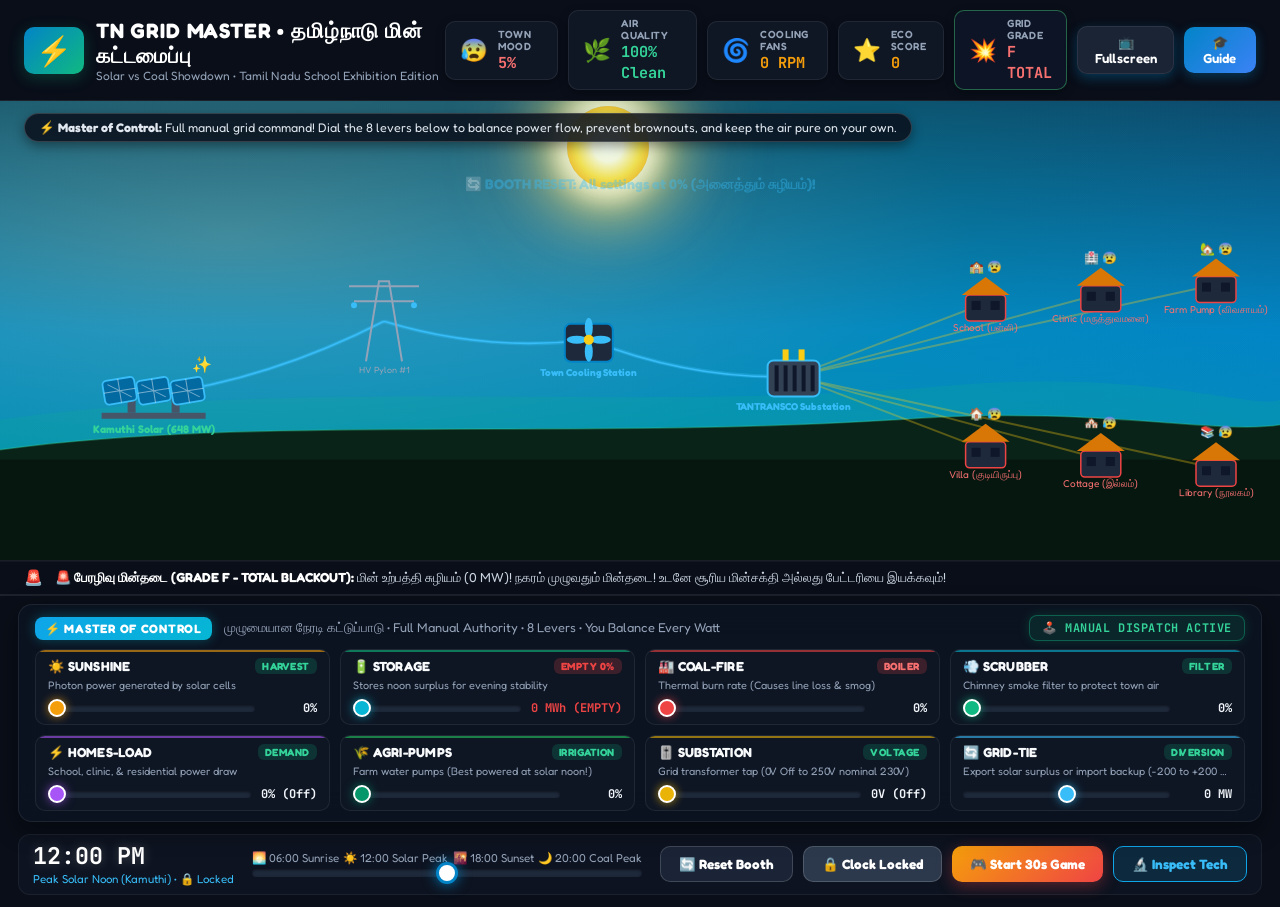
==== commit 6a526685: "feat: remove manual appliance toggle, buildings permanently driven by grid power" ====
--- a/index.html
+++ b/index.html
@@ -337,10 +337,10 @@
         <div class="guide-box tips">
           <h3>🎮 3. How to Demo This as a Game in Class</h3>
           <ul>
-            <li><strong>Click the 2 Big Hero Cards:</strong> Instantly switch between Solar and Coal to show the visual and numerical contrast!</li>
-            <li><strong>Interactive House Toggles:</strong> Click on any building to turn TVs and fans ON/OFF and watch town happiness respond.</li>
-            <li><strong>Click the Solar Panels:</strong> Gives the grid a "Solar Boost" for $+100$ bonus Eco points!</li>
-            <li><strong>30s Game Challenge:</strong> Hit "Start 30s Game" to see if you can balance town happiness and fresh air!</li>
+            <li><strong>8 Real-Time Grid Levers:</strong> Control Solar, Coal, Battery Storage, Scrubbers, Substation Voltage, Grid-Tie, and Loads with full dispatcher authority!</li>
+            <li><strong>Interactive Grid Inspection:</strong> Click on any building (School, Clinic, Farm, Homes) or the cooling fan station to inspect active voltage, line load, and power health.</li>
+            <li><strong>Dynamic BESS Battery Storage:</strong> Solar surpluses automatically charge the battery system; energy deficits draw clean stored power until depleted.</li>
+            <li><strong>30s Game Challenge:</strong> Hit "Start 30s Game" and balance solar generation with town demand to earn an A+ Clean Energy Master grade!</li>
           </ul>
         </div>
       </div>
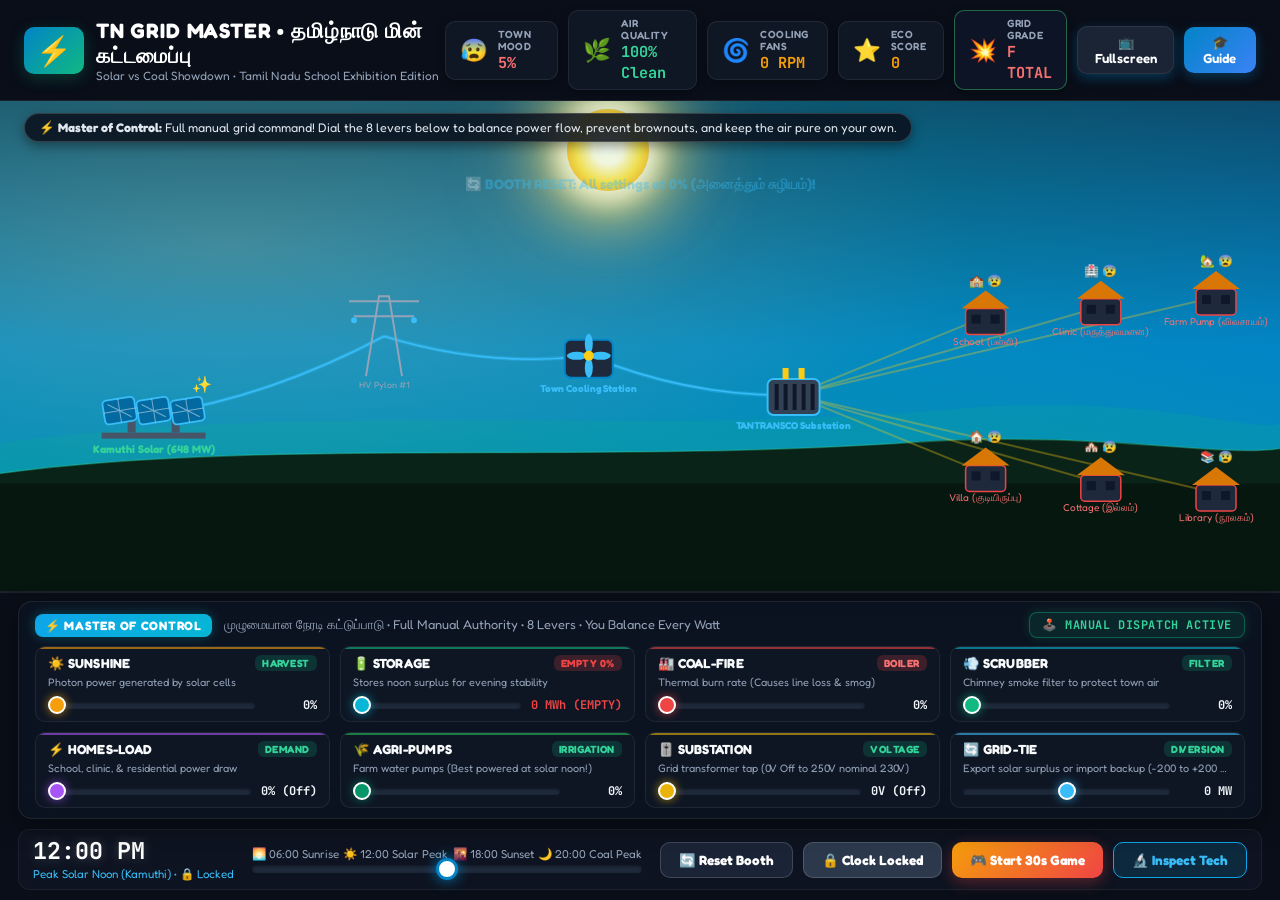
==== commit b4b882ed: "fix: restore canvas components rendering, remove bottom ticker bar, lock 100vh viewport without scro" ====
--- a/index.html
+++ b/index.html
@@ -129,14 +129,6 @@
       </div>
     </main>
 
-    <!-- Live Exhibition Status Marquee Ticker -->
-    <div class="booth-ticker" id="boothTicker">
-      <span class="ticker-dot" id="tickerDot">🟢</span>
-      <span class="ticker-text" id="tickerText">
-        <strong>☀️ நேரடி நிலை (LIVE):</strong> கமுதி சூரிய பூங்கா 648 MW • 100% தூய காற்று • 6 பிரிவுகளும் 230V முழு மின்சாரத்தில் இயங்குகின்றன
-      </span>
-    </div>
-
     <!-- Bottom Controls Deck -->
     <footer class="deck-controls">
       <!-- 🎛️ 8-Slider Multi-Tuning Console: Master of Control (100% Manual Authority - Starts at 0%) -->
--- a/styles.css
+++ b/styles.css
@@ -108,25 +108,23 @@
 
 html, body {
   width: 100%;
-  min-height: 100%;
-  overflow-x: hidden;
-  overflow-y: auto;
+  height: 100%;
+  overflow: hidden;
   font-family: var(--font-family);
   background-color: var(--bg-body);
   color: var(--text-main);
   user-select: none;
 }
 
-/* Master Layout */
+/* Master Layout: 100vh Single-Screen Viewport (Zero Scrollbars) */
 .game-wrapper {
   position: relative;
   z-index: 10;
   display: flex;
   flex-direction: column;
   width: 100%;
-  min-height: 100vh;
-  height: auto;
-  overflow: visible;
+  height: 100vh;
+  overflow: hidden;
 }
 
 /* Header & Gamified Telemetry Badges */
@@ -302,9 +300,9 @@
 .canvas-stage {
   position: relative;
   width: 100%;
-  height: 460px;
-  min-height: 380px;
-  flex-shrink: 0;
+  flex: 1 1 auto;
+  min-height: 280px;
+  height: auto;
   overflow: hidden;
   border-bottom: 1px solid var(--border-glass);
   box-shadow: inset 0 0 60px rgba(0, 0, 0, 0.45);
@@ -507,40 +505,9 @@
   gap: 8px;
 }
 
-/* Live Exhibition Marquee Ticker */
-.booth-ticker {
-  background: rgba(10, 15, 26, 0.98);
-  border-bottom: 1px solid var(--border-glass);
-  padding: 7px 24px;
-  display: flex;
-  align-items: center;
-  gap: 12px;
-  font-size: 0.82rem;
-  font-family: var(--font-family);
-  color: #cbd5e1;
-  box-shadow: inset 0 1px 0 rgba(255, 255, 255, 0.04);
-}
-
-.ticker-dot {
-  font-size: 0.95rem;
-  display: inline-block;
-  animation: pulseDot 2s ease-in-out infinite;
-}
-
-@keyframes pulseDot {
-  0%, 100% { transform: scale(1); opacity: 1; }
-  50% { transform: scale(1.25); opacity: 0.75; }
-}
-
-.ticker-text {
-  flex: 1;
-  white-space: nowrap;
-  overflow: hidden;
-  text-overflow: ellipsis;
-}
-
-.ticker-text strong {
-  color: #ffffff;
+/* Live Exhibition Marquee Ticker: Completely Removed Per User Request */
+.booth-ticker, #boothTicker {
+  display: none !important;
 }
 
 /* ==========================================================================
@@ -551,11 +518,12 @@
   backdrop-filter: blur(16px);
   -webkit-backdrop-filter: blur(16px);
   border-top: 1px solid var(--border-glass);
-  padding: 8px 18px 12px 18px;
+  padding: 8px 18px 10px 18px;
   display: flex;
   flex-direction: column;
-  gap: 8px;
+  gap: 6px;
   z-index: 20;
+  flex-shrink: 0;
 }
 
 /* Big Hero Comparison Buttons */
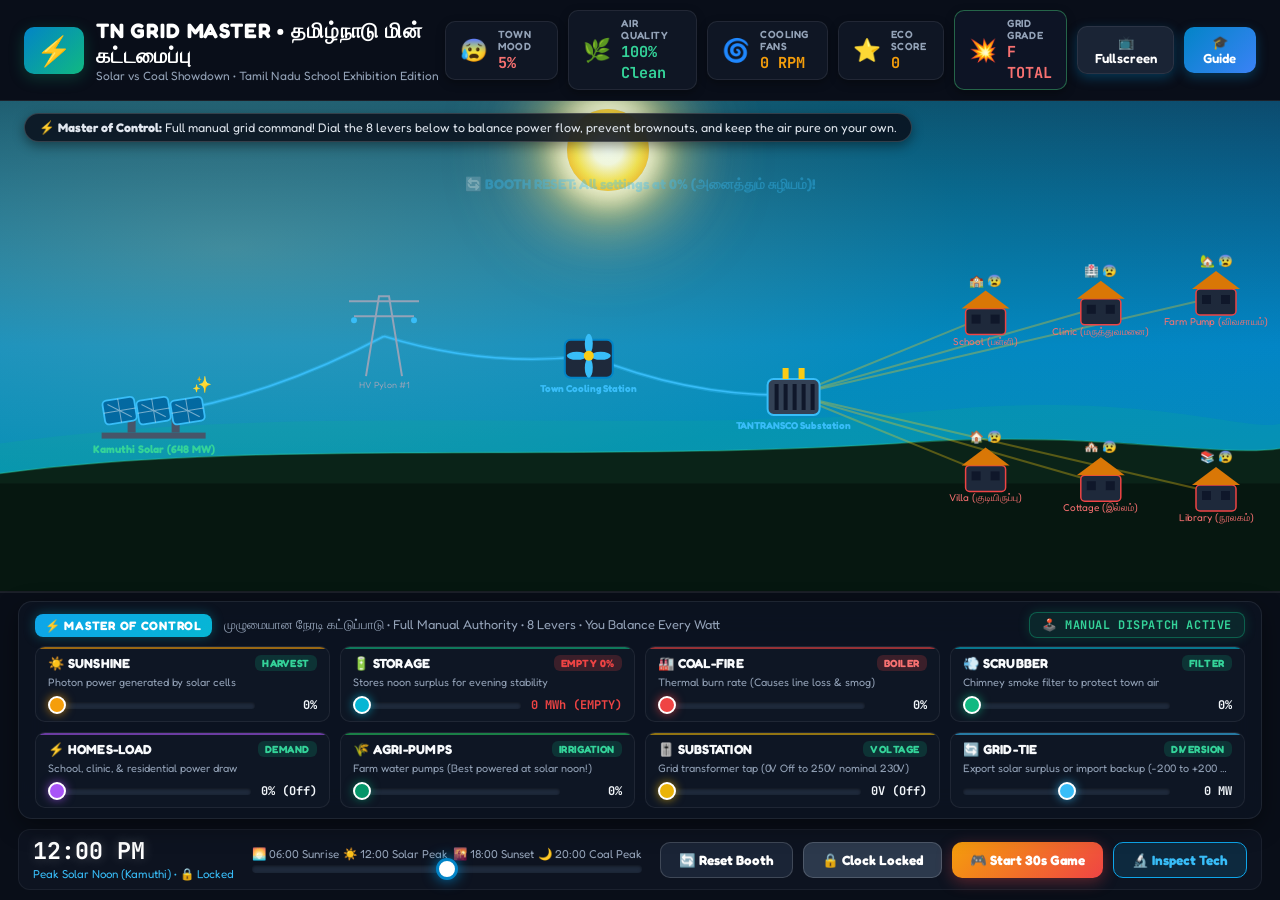
==== commit 32ff23cd: "feat: complete night time showdown, responsive battery storage drain, hide timeline bar while playin" ====
--- a/index.html
+++ b/index.html
@@ -83,12 +83,15 @@
       <div class="challenge-text">
         <span class="challenge-icon">🔥</span>
         <div>
-          <strong id="challengeGoal">MISSION: KEEP THE TOWN POWERED & CLEAN!</strong>
-          <p id="challengeSub">The clock is ticking. Harvest solar energy at noon and manage coal cleanly as the sun sets!</p>
-        </div>
-      </div>
-      <div class="timer-pill">
-        <span id="gameTimer">30s</span>
+          <strong id="challengeGoal">MISSION: SURVIVE THE SUNSET & NIGHT!</strong>
+          <p id="challengeSub">The clock is ticking! Harvest solar at noon, store in battery, and keep Tamil Nadu powered through the night!</p>
+        </div>
+      </div>
+      <div class="challenge-status-group">
+        <div class="challenge-clock-pill" id="challengeLiveClock">🕒 12:00 PM • Noon Solar</div>
+        <div class="timer-pill">
+          <span id="gameTimer">30s</span>
+        </div>
       </div>
     </div>
 
--- a/styles.css
+++ b/styles.css
@@ -59,7 +59,7 @@
   --sun-opacity: 0;
   --moon-display: block;
   --moon-opacity: 0.95;
-  --smog-opacity: 0.85;
+  --smog-opacity: 0;
   --solar-glow-opacity: 0;
 }
 
@@ -71,7 +71,7 @@
   --sun-opacity: 0.55;
   --moon-display: none;
   --moon-opacity: 0;
-  --smog-opacity: 0.4;
+  --smog-opacity: 0;
   --solar-glow-opacity: 0.25;
 }
 
@@ -83,7 +83,7 @@
   --sun-opacity: 0.75;
   --moon-display: none;
   --moon-opacity: 0;
-  --smog-opacity: 0.15;
+  --smog-opacity: 0;
   --solar-glow-opacity: 0.5;
 }
 
@@ -95,7 +95,7 @@
   --sun-opacity: 0;
   --moon-display: block;
   --moon-opacity: 0.95;
-  --smog-opacity: 0.6;
+  --smog-opacity: 0;
   --solar-glow-opacity: 0;
 }
 
@@ -280,6 +280,26 @@
 .challenge-text p {
   font-size: 0.76rem;
   color: #fef08a;
+}
+
+.challenge-status-group {
+  display: flex;
+  align-items: center;
+  gap: 12px;
+}
+
+.challenge-clock-pill {
+  background: rgba(15, 23, 42, 0.85);
+  border: 1px solid rgba(255, 255, 255, 0.2);
+  color: #38bdf8;
+  padding: 6px 14px;
+  border-radius: 8px;
+  font-family: var(--font-family);
+  font-size: 0.86rem;
+  font-weight: 700;
+  letter-spacing: 0.02em;
+  box-shadow: 0 2px 8px rgba(0, 0, 0, 0.35);
+  white-space: nowrap;
 }
 
 .timer-pill {
@@ -350,9 +370,10 @@
     0 0 50px 18px rgba(148, 163, 184, 0.35);
   display: var(--moon-display);
   opacity: var(--moon-opacity);
-  right: 18%;
+  left: 78%;
   top: 18%;
-  transition: opacity 1s ease;
+  transform: translate(-50%, -50%);
+  transition: opacity 1s ease, left 0.5s ease-out, top 0.5s ease-out;
   pointer-events: none;
 }
 
@@ -872,6 +893,12 @@
   border: 1px solid rgba(255, 255, 255, 0.06);
   padding: 8px 14px;
   border-radius: 12px;
+  transition: all 0.3s ease;
+}
+
+/* Hide timeline bar completely when playing game challenge per user request */
+body.game-playing .timeline-row {
+  display: none !important;
 }
 
 .clock-display {
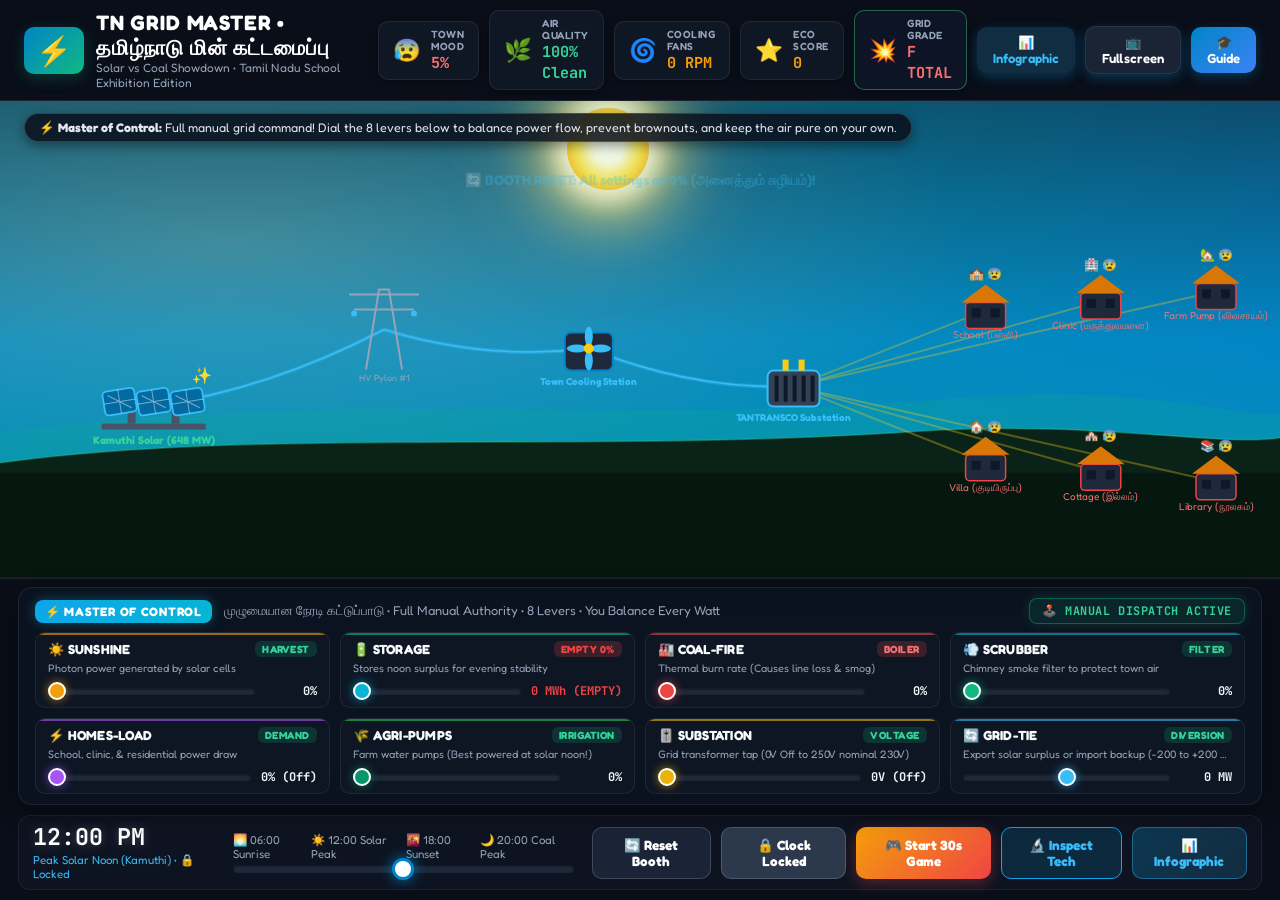
==== commit 5cbb2ba1: "feat: add exhibition infographic modal with Canva and FigJam links, and bundle Canva preview" ====
--- a/index.html
+++ b/index.html
@@ -69,6 +69,9 @@
           </div>
         </div>
 
+        <button class="guide-toggle-btn info-btn" id="infographicBtn" title="Exhibition Infographic Poster">
+          <span>📊 Infographic</span>
+        </button>
         <button class="guide-toggle-btn fs-btn" id="fsBtn" title="Toggle Fullscreen Exhibition Mode">
           <span>📺 Fullscreen</span>
         </button>
@@ -292,6 +295,9 @@
           <button class="deck-btn inspect" id="inspectBtn">
             <span>🔬 Inspect Tech</span>
           </button>
+          <button class="deck-btn info-action-btn" id="deckInfoBtn" title="Exhibition Infographic Poster">
+            <span>📊 Infographic</span>
+          </button>
         </div>
       </div>
     </footer>
@@ -345,6 +351,112 @@
     </div>
   </div>
 
+  <!-- Exhibition Visual Infographic Modal -->
+  <div class="modal-backdrop hidden" id="infographicModal">
+    <div class="modal-card infographic-modal-card">
+      <div class="modal-header">
+        <div class="report-header-titles">
+          <h2>📊 TAMIL NADU POWER GRID EXHIBITION INFOGRAPHIC</h2>
+          <p class="report-subtitle">கமுதி சூரிய பூங்கா vs மேட்டூர் அனல் நிலையம் • முழுமையான விளக்கப்படம்</p>
+        </div>
+        <button class="modal-exit" id="infographicCloseBtn">&times;</button>
+      </div>
+      <div class="modal-body infographic-body">
+        <div class="infographic-banner">
+          <div class="infographic-stat">
+            <span class="info-big-num text-amber">648 MW</span>
+            <span class="info-label">Kamuthi Solar Peak</span>
+          </div>
+          <div class="infographic-stat">
+            <span class="info-big-num text-green">500 MWh</span>
+            <span class="info-label">BESS Battery Reserves</span>
+          </div>
+          <div class="infographic-stat">
+            <span class="info-big-num text-cyan">230 V</span>
+            <span class="info-label">Sinusoidal AC Stability</span>
+          </div>
+          <div class="infographic-stat">
+            <span class="info-big-num text-gold">0g CO₂</span>
+            <span class="info-label">Clean Energy Emissions</span>
+          </div>
+        </div>
+
+        <div class="infographic-showcase-grid">
+          <div class="info-card clean">
+            <div class="info-card-header">
+              <span class="info-icon">☀️</span>
+              <div>
+                <h4>Kamuthi Solar Park (Ramanathapuram)</h4>
+                <span class="badge-tag clean-tag">100% CLEAN ENERGY</span>
+              </div>
+            </div>
+            <p>One of the largest operational single-location solar parks in the world, covering 2,500 acres with 2.5 million solar panels.</p>
+            <ul class="info-bullets">
+              <li><strong>Zero Carbon Footprint:</strong> Displaces over 1.5 million metric tons of CO₂ per year.</li>
+              <li><strong>Direct 400kV HV Connection:</strong> Delivers clean electricity at 95% transmission efficiency.</li>
+              <li><strong>Daytime Water Pumping:</strong> Energizes 320 MW of rural farm irrigation motors at zero fuel cost.</li>
+            </ul>
+          </div>
+
+          <div class="info-card thermal">
+            <div class="info-card-header">
+              <span class="info-icon">🏭</span>
+              <div>
+                <h4>Mettur Thermal Power Station (Salem)</h4>
+                <span class="badge-tag dirty-tag">DIRTY & LOSS-PRONE</span>
+              </div>
+            </div>
+            <p>Sub-critical coal-fired thermal generation providing baseline power, but with heavy environmental and electrical penalties.</p>
+            <ul class="info-bullets">
+              <li><strong>High Air Pollution:</strong> Requires chimney scrubbers to avoid choking the township in sulfur soot.</li>
+              <li><strong>32% Thermal Heat Waste:</strong> Massive thermodynamic losses inside steam boilers and cooling towers.</li>
+              <li><strong>Line Loss & Voltage Sag:</strong> Causes downstream brownouts when pushed without solar/storage balancing.</li>
+            </ul>
+          </div>
+        </div>
+
+        <div class="infographic-flow-section">
+          <h4>🔄 Solar Power Day-to-Night Transition Cycle</h4>
+          <div class="flow-steps">
+            <div class="flow-step">
+              <div class="step-num">1</div>
+              <div class="step-content">
+                <strong>12:00 PM Midday Solar Peak</strong>
+                <p>Kamuthi generates 648 MW. Town demand is 275 MW. 373 MW clean surplus charges the battery at +29 MWh/s.</p>
+              </div>
+            </div>
+            <div class="flow-step">
+              <div class="step-num">2</div>
+              <div class="step-content">
+                <strong>18:00 Sunset Handover</strong>
+                <p>Solar radiation drops to 0 MW. BESS instantaneously takes over without a single millisecond of voltage drop.</p>
+              </div>
+            </div>
+            <div class="flow-step">
+              <div class="step-num">3</div>
+              <div class="step-content">
+                <strong>20:00 - 22:00 Night Endurance</strong>
+                <p>Stored noon photons power schools, homes, and clinics through the night with 100% clean air and zero smog!</p>
+              </div>
+            </div>
+          </div>
+        </div>
+
+        <div class="infographic-links-bar">
+          <a href="https://canva.link/8cp4ilaa1n0fg41" target="_blank" rel="noopener" class="canva-link-btn">
+            🎨 Open Editable Poster in Canva
+          </a>
+          <a href="https://www.figma.com/board/H7Dm4NtymOBodbu1NKM0jp" target="_blank" rel="noopener" class="figma-link-btn">
+            📐 Open FigJam Architecture Board
+          </a>
+        </div>
+      </div>
+      <div class="modal-footer">
+        <button class="btn-dismiss" id="infographicDismissBtn">Back to Grid Command</button>
+      </div>
+    </div>
+  </div>
+
   <!-- Exhibition Grid Audit Report Card Modal -->
   <div class="modal-backdrop hidden" id="reportModal">
     <div class="modal-card report-card" id="reportCardWrapper">
--- a/styles.css
+++ b/styles.css
@@ -901,6 +901,12 @@
   display: none !important;
 }
 
+/* Storage Slider Locked During Active Challenge (Prevents Conjuring Free Energy) */
+body.game-playing #sliderStorage {
+  cursor: not-allowed;
+  opacity: 0.9;
+}
+
 .clock-display {
   display: flex;
   flex-direction: column;
@@ -1370,9 +1376,259 @@
   100% { transform: translateY(0); }
 }
 
+/* ==========================================================================
+   EXHIBITION INFOGRAPHIC MODAL STYLING
+   ========================================================================== */
+.infographic-modal-card {
+  max-width: 860px !important;
+  width: 95% !important;
+  background: linear-gradient(175deg, #0f172a 0%, #0a0e1a 100%) !important;
+  border: 1px solid rgba(56, 189, 248, 0.3) !important;
+  box-shadow: 0 25px 60px rgba(0, 0, 0, 0.8), 0 0 40px rgba(56, 189, 248, 0.15) !important;
+}
+
+.info-btn {
+  background: rgba(56, 189, 248, 0.18) !important;
+  border-color: rgba(56, 189, 248, 0.5) !important;
+  color: #38bdf8 !important;
+}
+
+.info-btn:hover {
+  background: rgba(56, 189, 248, 0.3) !important;
+  box-shadow: 0 0 15px rgba(56, 189, 248, 0.4) !important;
+}
+
+.deck-btn.info-action-btn {
+  background: linear-gradient(135deg, rgba(14, 165, 233, 0.25), rgba(56, 189, 248, 0.15));
+  border: 1px solid rgba(56, 189, 248, 0.4);
+  color: #38bdf8;
+}
+
+.deck-btn.info-action-btn:hover {
+  background: linear-gradient(135deg, rgba(14, 165, 233, 0.4), rgba(56, 189, 248, 0.25));
+  box-shadow: 0 0 14px rgba(56, 189, 248, 0.35);
+}
+
+.infographic-banner {
+  display: grid;
+  grid-template-columns: repeat(4, 1fr);
+  gap: 12px;
+  background: rgba(15, 23, 42, 0.7);
+  border: 1px solid rgba(255, 255, 255, 0.08);
+  border-radius: 14px;
+  padding: 14px 18px;
+  margin-bottom: 20px;
+  text-align: center;
+}
+
+.infographic-stat {
+  display: flex;
+  flex-direction: column;
+  gap: 4px;
+}
+
+.info-big-num {
+  font-family: 'JetBrains Mono', monospace;
+  font-size: 1.6rem;
+  font-weight: 800;
+  line-height: 1.1;
+}
+
+.info-label {
+  font-size: 0.75rem;
+  color: #94a3b8;
+  font-weight: 600;
+  text-transform: uppercase;
+  letter-spacing: 0.5px;
+}
+
+.infographic-showcase-grid {
+  display: grid;
+  grid-template-columns: 1fr 1fr;
+  gap: 16px;
+  margin-bottom: 20px;
+}
+
+.info-card {
+  background: rgba(15, 23, 42, 0.85);
+  border-radius: 14px;
+  padding: 16px;
+  border: 1px solid rgba(255, 255, 255, 0.08);
+}
+
+.info-card.clean {
+  border-color: rgba(52, 211, 153, 0.35);
+  box-shadow: inset 0 0 20px rgba(52, 211, 153, 0.06);
+}
+
+.info-card.thermal {
+  border-color: rgba(248, 113, 113, 0.35);
+  box-shadow: inset 0 0 20px rgba(248, 113, 113, 0.06);
+}
+
+.info-card-header {
+  display: flex;
+  align-items: center;
+  gap: 12px;
+  margin-bottom: 12px;
+}
+
+.info-icon {
+  font-size: 1.8rem;
+}
+
+.info-card-header h4 {
+  font-size: 0.95rem;
+  font-weight: 700;
+  color: #f8fafc;
+  margin-bottom: 4px;
+}
+
+.badge-tag {
+  font-size: 0.65rem;
+  font-weight: 800;
+  padding: 2px 8px;
+  border-radius: 6px;
+  letter-spacing: 0.5px;
+}
+
+.badge-tag.clean-tag {
+  background: rgba(52, 211, 153, 0.2);
+  color: #34d399;
+  border: 1px solid rgba(52, 211, 153, 0.4);
+}
+
+.badge-tag.dirty-tag {
+  background: rgba(248, 113, 113, 0.2);
+  color: #f87171;
+  border: 1px solid rgba(248, 113, 113, 0.4);
+}
+
+.info-card p {
+  font-size: 0.82rem;
+  color: #cbd5e1;
+  line-height: 1.45;
+  margin-bottom: 10px;
+}
+
+.info-bullets {
+  padding-left: 18px;
+  margin: 0;
+  font-size: 0.78rem;
+  color: #94a3b8;
+  line-height: 1.5;
+}
+
+.info-bullets li {
+  margin-bottom: 6px;
+}
+
+.info-bullets strong {
+  color: #e2e8f0;
+}
+
+.infographic-flow-section {
+  background: rgba(15, 23, 42, 0.65);
+  border: 1px solid rgba(56, 189, 248, 0.2);
+  border-radius: 14px;
+  padding: 16px 20px;
+  margin-bottom: 20px;
+}
+
+.infographic-flow-section h4 {
+  font-size: 0.95rem;
+  font-weight: 700;
+  color: #38bdf8;
+  margin-bottom: 14px;
+}
+
+.flow-steps {
+  display: grid;
+  grid-template-columns: repeat(3, 1fr);
+  gap: 14px;
+}
+
+.flow-step {
+  display: flex;
+  gap: 10px;
+}
+
+.step-num {
+  width: 28px;
+  height: 28px;
+  border-radius: 50%;
+  background: #0284c7;
+  color: #fff;
+  font-weight: 800;
+  font-size: 0.85rem;
+  display: flex;
+  align-items: center;
+  justify-content: center;
+  flex-shrink: 0;
+}
+
+.step-content strong {
+  display: block;
+  font-size: 0.82rem;
+  color: #f1f5f9;
+  margin-bottom: 4px;
+}
+
+.step-content p {
+  font-size: 0.74rem;
+  color: #94a3b8;
+  line-height: 1.4;
+  margin: 0;
+}
+
+.infographic-links-bar {
+  display: flex;
+  gap: 14px;
+  margin-bottom: 10px;
+}
+
+.canva-link-btn, .figma-link-btn {
+  flex: 1;
+  display: flex;
+  align-items: center;
+  justify-content: center;
+  gap: 8px;
+  padding: 12px 16px;
+  border-radius: 10px;
+  font-size: 0.85rem;
+  font-weight: 700;
+  text-decoration: none;
+  transition: all 0.2s ease;
+}
+
+.canva-link-btn {
+  background: linear-gradient(135deg, #00c4cc, #7d2ae8);
+  color: #ffffff;
+  box-shadow: 0 4px 15px rgba(125, 42, 232, 0.35);
+}
+
+.canva-link-btn:hover {
+  transform: translateY(-2px);
+  box-shadow: 0 6px 20px rgba(125, 42, 232, 0.5);
+}
+
+.figma-link-btn {
+  background: linear-gradient(135deg, #0acf83, #0284c7);
+  color: #ffffff;
+  box-shadow: 0 4px 15px rgba(2, 132, 199, 0.35);
+}
+
+.figma-link-btn:hover {
+  transform: translateY(-2px);
+  box-shadow: 0 6px 20px rgba(2, 132, 199, 0.5);
+}
+
 /* Responsiveness */
 @media (max-width: 1200px) {
   .sliders-grid { grid-template-columns: repeat(2, 1fr); }
+  .infographic-showcase-grid { grid-template-columns: 1fr; }
+  .flow-steps { grid-template-columns: 1fr; }
+  .infographic-banner { grid-template-columns: repeat(2, 1fr); }
 }
 
 @media (max-width: 900px) {
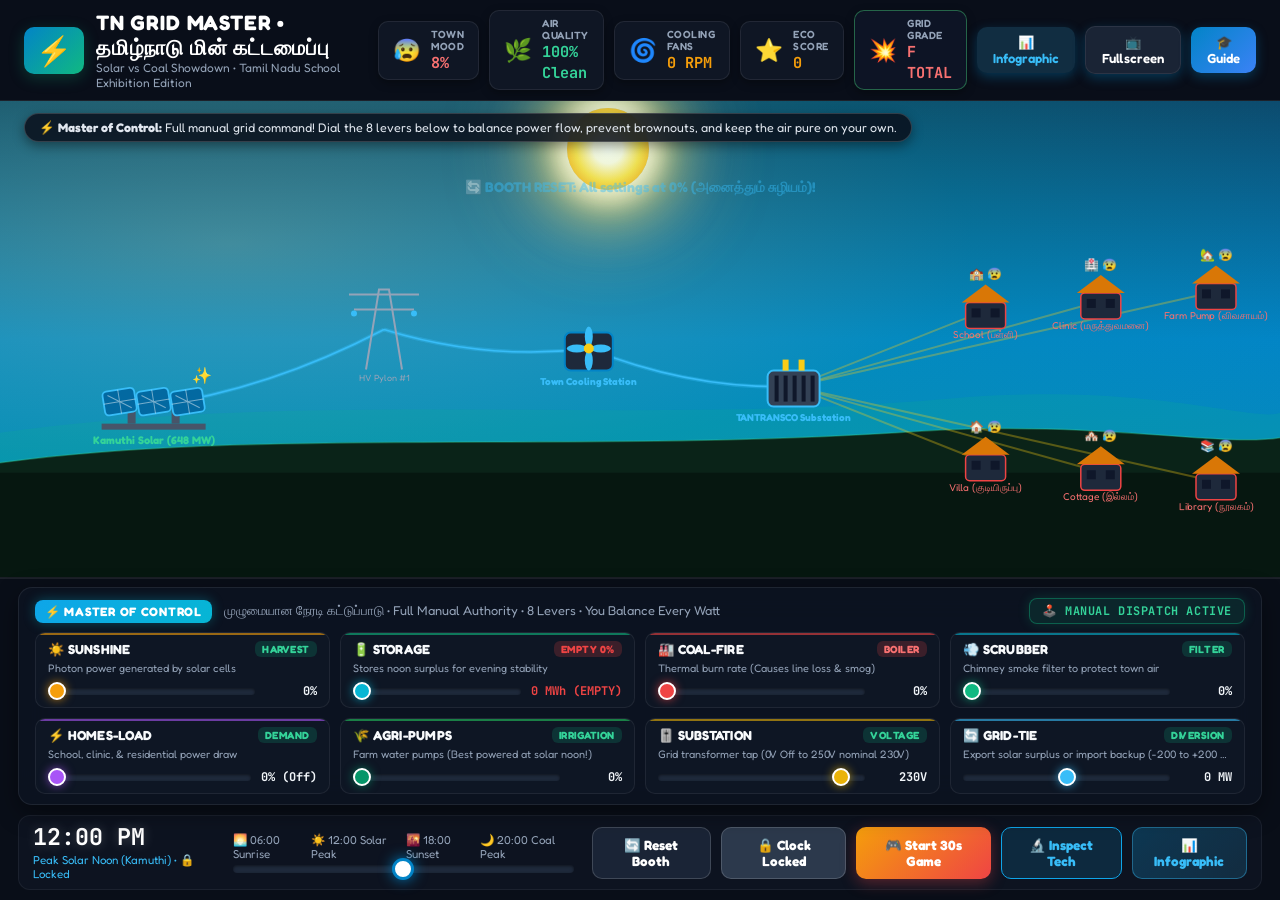
==== commit 5ff0f031: "fix: ensure nominal 230V operational voltage and auto-energization on generation active" ====
--- a/index.html
+++ b/index.html
@@ -237,8 +237,8 @@
             </div>
             <div class="slider-desc">Grid transformer tap (0V Off to 250V nominal 230V)</div>
             <div class="slider-input-row">
-              <input type="range" id="sliderVoltage" min="0" max="250" value="0" class="game-slider range-gold">
-              <span class="slider-val" id="valVoltage">0V (Off)</span>
+              <input type="range" id="sliderVoltage" min="0" max="250" value="230" class="game-slider range-gold">
+              <span class="slider-val" id="valVoltage">230V</span>
             </div>
           </div>
 
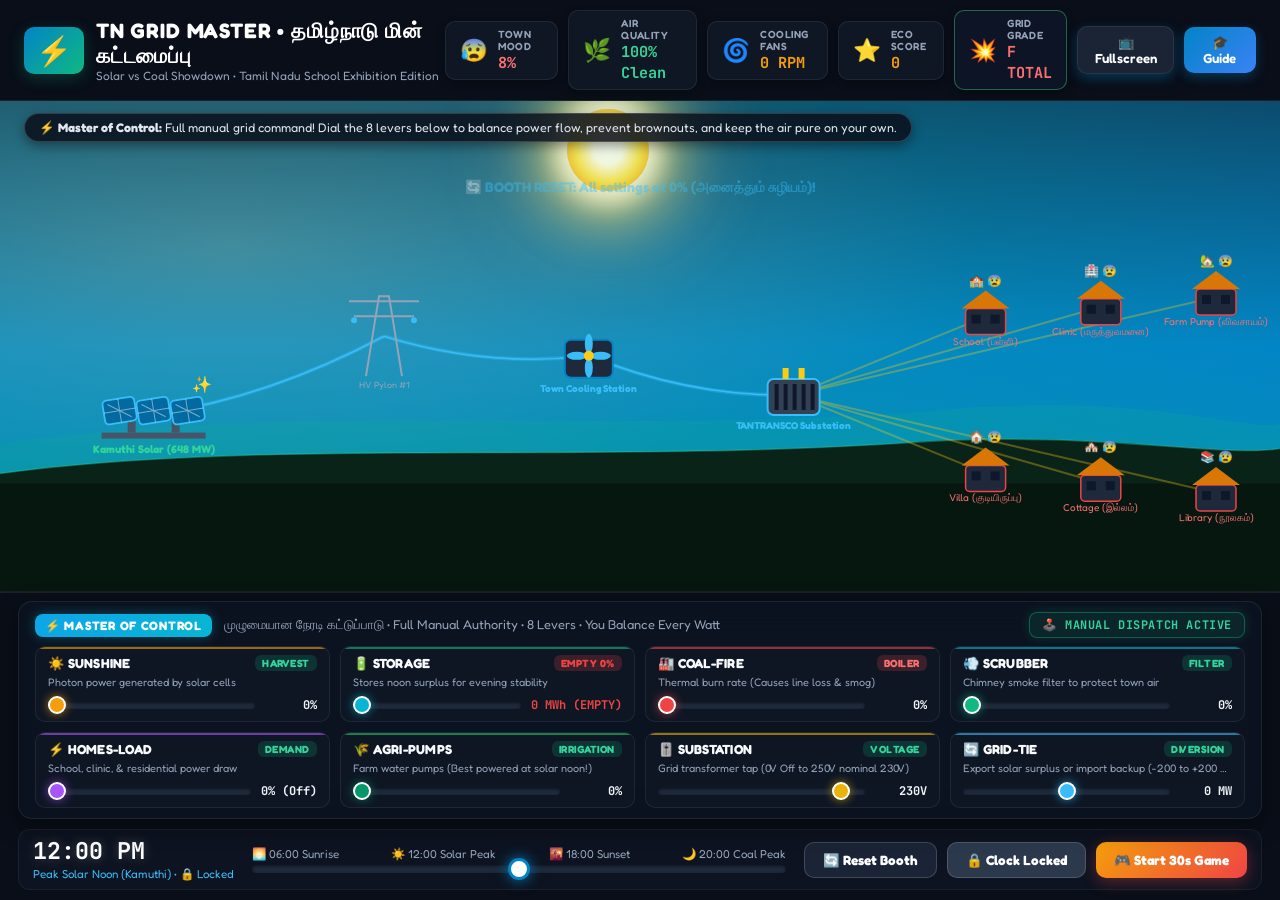
==== commit fe146c45: "chore: remove infographic and inspect tech buttons from header and controls deck" ====
--- a/index.html
+++ b/index.html
@@ -69,9 +69,6 @@
           </div>
         </div>
 
-        <button class="guide-toggle-btn info-btn" id="infographicBtn" title="Exhibition Infographic Poster">
-          <span>📊 Infographic</span>
-        </button>
         <button class="guide-toggle-btn fs-btn" id="fsBtn" title="Toggle Fullscreen Exhibition Mode">
           <span>📺 Fullscreen</span>
         </button>
@@ -291,12 +288,6 @@
           </button>
           <button class="deck-btn challenge" id="challengeBtn">
             <span>🎮 Start 30s Game</span>
-          </button>
-          <button class="deck-btn inspect" id="inspectBtn">
-            <span>🔬 Inspect Tech</span>
-          </button>
-          <button class="deck-btn info-action-btn" id="deckInfoBtn" title="Exhibition Infographic Poster">
-            <span>📊 Infographic</span>
           </button>
         </div>
       </div>
@@ -351,112 +342,6 @@
     </div>
   </div>
 
-  <!-- Exhibition Visual Infographic Modal -->
-  <div class="modal-backdrop hidden" id="infographicModal">
-    <div class="modal-card infographic-modal-card">
-      <div class="modal-header">
-        <div class="report-header-titles">
-          <h2>📊 TAMIL NADU POWER GRID EXHIBITION INFOGRAPHIC</h2>
-          <p class="report-subtitle">கமுதி சூரிய பூங்கா vs மேட்டூர் அனல் நிலையம் • முழுமையான விளக்கப்படம்</p>
-        </div>
-        <button class="modal-exit" id="infographicCloseBtn">&times;</button>
-      </div>
-      <div class="modal-body infographic-body">
-        <div class="infographic-banner">
-          <div class="infographic-stat">
-            <span class="info-big-num text-amber">648 MW</span>
-            <span class="info-label">Kamuthi Solar Peak</span>
-          </div>
-          <div class="infographic-stat">
-            <span class="info-big-num text-green">500 MWh</span>
-            <span class="info-label">BESS Battery Reserves</span>
-          </div>
-          <div class="infographic-stat">
-            <span class="info-big-num text-cyan">230 V</span>
-            <span class="info-label">Sinusoidal AC Stability</span>
-          </div>
-          <div class="infographic-stat">
-            <span class="info-big-num text-gold">0g CO₂</span>
-            <span class="info-label">Clean Energy Emissions</span>
-          </div>
-        </div>
-
-        <div class="infographic-showcase-grid">
-          <div class="info-card clean">
-            <div class="info-card-header">
-              <span class="info-icon">☀️</span>
-              <div>
-                <h4>Kamuthi Solar Park (Ramanathapuram)</h4>
-                <span class="badge-tag clean-tag">100% CLEAN ENERGY</span>
-              </div>
-            </div>
-            <p>One of the largest operational single-location solar parks in the world, covering 2,500 acres with 2.5 million solar panels.</p>
-            <ul class="info-bullets">
-              <li><strong>Zero Carbon Footprint:</strong> Displaces over 1.5 million metric tons of CO₂ per year.</li>
-              <li><strong>Direct 400kV HV Connection:</strong> Delivers clean electricity at 95% transmission efficiency.</li>
-              <li><strong>Daytime Water Pumping:</strong> Energizes 320 MW of rural farm irrigation motors at zero fuel cost.</li>
-            </ul>
-          </div>
-
-          <div class="info-card thermal">
-            <div class="info-card-header">
-              <span class="info-icon">🏭</span>
-              <div>
-                <h4>Mettur Thermal Power Station (Salem)</h4>
-                <span class="badge-tag dirty-tag">DIRTY & LOSS-PRONE</span>
-              </div>
-            </div>
-            <p>Sub-critical coal-fired thermal generation providing baseline power, but with heavy environmental and electrical penalties.</p>
-            <ul class="info-bullets">
-              <li><strong>High Air Pollution:</strong> Requires chimney scrubbers to avoid choking the township in sulfur soot.</li>
-              <li><strong>32% Thermal Heat Waste:</strong> Massive thermodynamic losses inside steam boilers and cooling towers.</li>
-              <li><strong>Line Loss & Voltage Sag:</strong> Causes downstream brownouts when pushed without solar/storage balancing.</li>
-            </ul>
-          </div>
-        </div>
-
-        <div class="infographic-flow-section">
-          <h4>🔄 Solar Power Day-to-Night Transition Cycle</h4>
-          <div class="flow-steps">
-            <div class="flow-step">
-              <div class="step-num">1</div>
-              <div class="step-content">
-                <strong>12:00 PM Midday Solar Peak</strong>
-                <p>Kamuthi generates 648 MW. Town demand is 275 MW. 373 MW clean surplus charges the battery at +29 MWh/s.</p>
-              </div>
-            </div>
-            <div class="flow-step">
-              <div class="step-num">2</div>
-              <div class="step-content">
-                <strong>18:00 Sunset Handover</strong>
-                <p>Solar radiation drops to 0 MW. BESS instantaneously takes over without a single millisecond of voltage drop.</p>
-              </div>
-            </div>
-            <div class="flow-step">
-              <div class="step-num">3</div>
-              <div class="step-content">
-                <strong>20:00 - 22:00 Night Endurance</strong>
-                <p>Stored noon photons power schools, homes, and clinics through the night with 100% clean air and zero smog!</p>
-              </div>
-            </div>
-          </div>
-        </div>
-
-        <div class="infographic-links-bar">
-          <a href="https://canva.link/8cp4ilaa1n0fg41" target="_blank" rel="noopener" class="canva-link-btn">
-            🎨 Open Editable Poster in Canva
-          </a>
-          <a href="https://www.figma.com/board/H7Dm4NtymOBodbu1NKM0jp" target="_blank" rel="noopener" class="figma-link-btn">
-            📐 Open FigJam Architecture Board
-          </a>
-        </div>
-      </div>
-      <div class="modal-footer">
-        <button class="btn-dismiss" id="infographicDismissBtn">Back to Grid Command</button>
-      </div>
-    </div>
-  </div>
-
   <!-- Exhibition Grid Audit Report Card Modal -->
   <div class="modal-backdrop hidden" id="reportModal">
     <div class="modal-card report-card" id="reportCardWrapper">
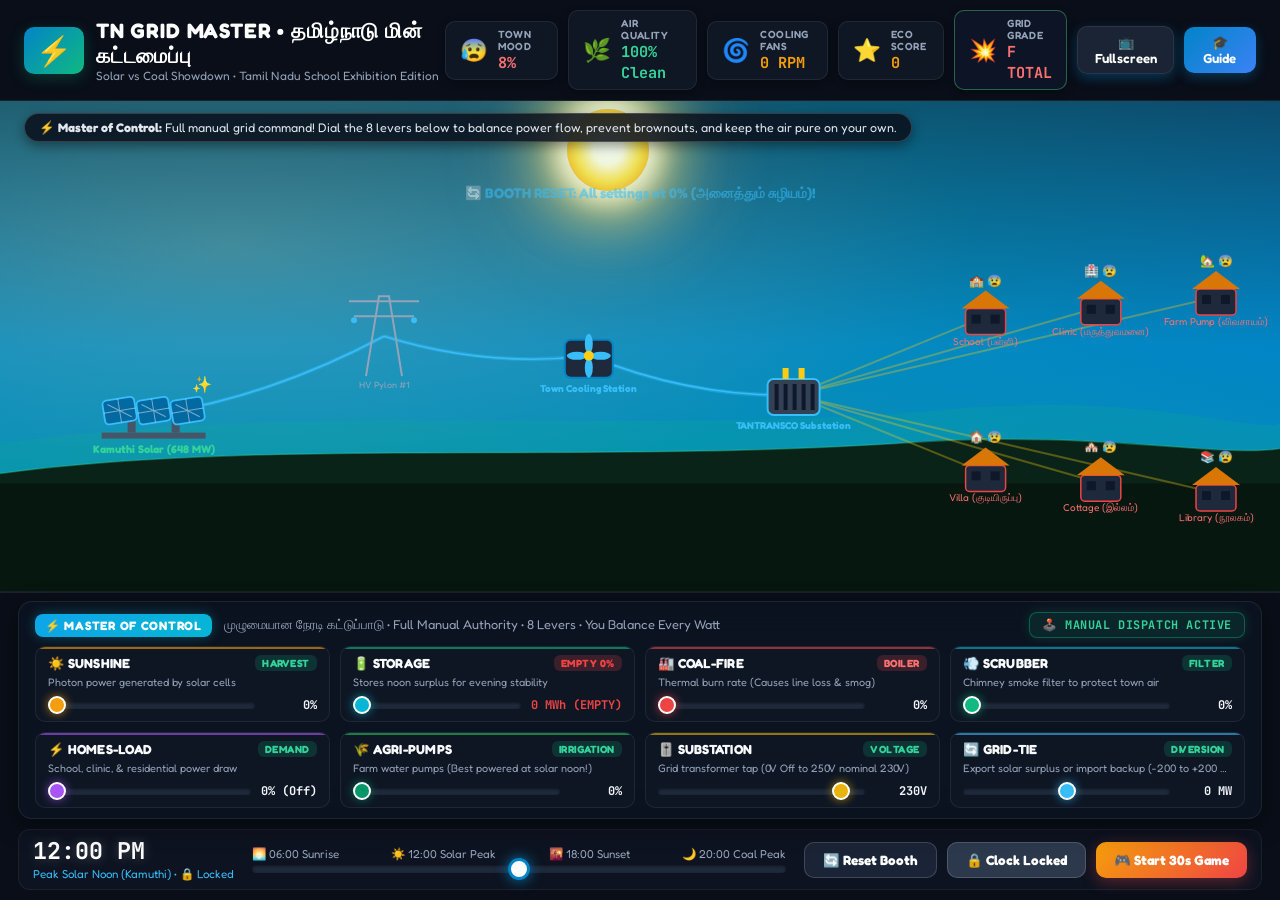
==== commit 696aed1c: "Add Secret Presenter HUD, keyboard shortcuts, and exhibition guide suite" ====
--- a/index.html
+++ b/index.html
@@ -14,10 +14,10 @@
   <div class="game-wrapper">
     <!-- Top Game Bar: Big, Friendly, Clean Badges -->
     <header class="game-header">
-      <div class="brand">
+      <div class="brand secret-title-trigger" id="secretTitleTrigger" title="Secret Presenter HUD • Click to Toggle">
         <span class="brand-icon">⚡</span>
         <div>
-          <h1 class="brand-title">TN GRID MASTER • தமிழ்நாடு மின் கட்டமைப்பு</h1>
+          <h1 class="brand-title" id="secretTitleBtn">TN GRID MASTER • தமிழ்நாடு மின் கட்டமைப்பு</h1>
           <p class="brand-tagline">Solar vs Coal Showdown • Tamil Nadu School Exhibition Edition</p>
         </div>
       </div>
@@ -417,6 +417,497 @@
     </div>
   </div>
 
+  <!-- 🤫 SECRET PRESENTER HUD MODAL (Triggered by Clicking Title) -->
+  <div class="modal-backdrop hidden" id="secretPresenterModal">
+    <div class="modal-card presenter-card">
+      <div class="modal-header presenter-header">
+        <div class="presenter-title-area">
+          <div class="presenter-badge">⚡ SECRET PRESENTER HUD</div>
+          <h2>TN Grid Master • Exhibition Run-of-Show & Teleprompter</h2>
+          <p class="presenter-subtitle">Visual Presentation Stepper & Audience Q&A Cards • Click Title Again or Press ESC to Hide</p>
+        </div>
+        <button class="modal-exit" id="presenterCloseBtn">&times;</button>
+      </div>
+
+      <!-- Presenter Navigation Bar -->
+      <div class="presenter-nav">
+        <button class="pres-tab-btn active" data-tab="flow">
+          <span class="tab-icon">⚡</span>
+          <span>3:45 Live Workflow</span>
+        </button>
+        <button class="pres-tab-btn" data-tab="kavin">
+          <span class="tab-icon">💻</span>
+          <span>Kavin (Software & Physics)</span>
+        </button>
+        <button class="pres-tab-btn" data-tab="faaris">
+          <span class="tab-icon">🔌</span>
+          <span>Faaris (Hardware Demo)</span>
+        </button>
+        <button class="pres-tab-btn" data-tab="mithran">
+          <span class="tab-icon">🎙️</span>
+          <span>Mithran (Anchor & Story)</span>
+        </button>
+        <button class="pres-tab-btn" data-tab="qa">
+          <span class="tab-icon">💬</span>
+          <span>Audience Q&A Cards</span>
+        </button>
+      </div>
+
+      <div class="modal-body presenter-body">
+        <!-- PANE 1: 3:45 LIVE WORKFLOW -->
+        <div class="pres-pane active" id="pane-flow">
+          <div class="flow-hero-banner">
+            <span class="flow-hero-icon">🎪</span>
+            <div>
+              <h3>Exhibition Flow: 3:45 Min Total (Leaves 6+ Min for Audience Play & Q&A)</h3>
+              <p>Keep continuous talking under 4 minutes to avoid audience fatigue. Transition cleanly with visual cues!</p>
+            </div>
+          </div>
+
+          <!-- Stepper Cards (NOT TABLES) -->
+          <div class="presenter-stepper">
+            <!-- Step 1 -->
+            <div class="stepper-card step-mithran">
+              <div class="step-badge">
+                <span class="step-num">1</span>
+                <span class="step-time">0:00 – 1:00 (60s)</span>
+              </div>
+              <div class="step-content">
+                <div class="step-header">
+                  <h4>🎙️ Mithran — The Hook & Tamil Nadu Story</h4>
+                  <span class="role-pill">Anchor Lead</span>
+                </div>
+                <p class="step-summary">
+                  Welcomes teachers & parents. Connects to the everyday mystery: <em>"Why do power cuts happen at 7 PM?"</em>
+                  Highlights Tamil Nadu's clean energy leadership (<strong>Muppandal Wind Pass</strong> + <strong>Kamuthi 648MW Solar</strong>).
+                  Reveals the crisis: <strong>6:30 PM Sunset + 80M People turning on ACs & lights!</strong>
+                </p>
+                <div class="step-cue">
+                  <span class="cue-icon">👉</span>
+                  <span><strong>Handoff:</strong> "To show you our physical bench, here is our Hardware Lead, Faaris!"</span>
+                </div>
+              </div>
+            </div>
+
+            <!-- Step 2 -->
+            <div class="stepper-card step-faaris">
+              <div class="step-badge">
+                <span class="step-num">2</span>
+                <span class="step-time">1:00 – 2:15 (75s)</span>
+              </div>
+              <div class="step-content">
+                <div class="step-header">
+                  <h4>⚡ Faaris — Working Hardware & Sensory Demo</h4>
+                  <span class="role-pill">Hardware Lead</span>
+                </div>
+                <div class="component-chips">
+                  <span class="chip">☀️ 4.9V Solar Panel</span>
+                  <span class="chip">🤖 Arduino Uno (Pin A0)</span>
+                  <span class="chip">🔁 Dual 5V Relays</span>
+                  <span class="chip">🌀 5V Propeller Fan</span>
+                  <span class="chip">📟 16x2 LCD Display</span>
+                </div>
+                <div class="action-highlight-box">
+                  <span class="action-icon">🔦</span>
+                  <div>
+                    <strong>THE LIVE ACTION DEMO (1:45):</strong>
+                    <p>Faaris shines the flashlight on the solar panel: <em>"The relay clicks ON, Green LED glows, LCD confirms 100% clean power, and the fan spins at full speed on pure sunlight!"</em></p>
+                  </div>
+                </div>
+                <div class="step-cue">
+                  <span class="cue-icon">👉</span>
+                  <span><strong>Handoff:</strong> "To show how this scales up on screen, here is our Software Lead, Kavin!"</span>
+                </div>
+              </div>
+            </div>
+
+            <!-- Step 3 -->
+            <div class="stepper-card step-kavin">
+              <div class="step-badge">
+                <span class="step-num">3</span>
+                <span class="step-time">2:15 – 3:30 (75s)</span>
+              </div>
+              <div class="step-content">
+                <div class="step-header">
+                  <h4>💻 Kavin — Digital Twin, Grid Physics & BESS</h4>
+                  <span class="role-pill">Software & Physics Lead</span>
+                </div>
+                <div class="physics-chips">
+                  <span class="chip cyan">⚡ 230V AC Domestic Standard</span>
+                  <span class="chip gold">🔄 50.00 Hz Turbine Sync</span>
+                  <span class="chip green">🔋 485 MWh BESS Battery</span>
+                  <span class="chip purple">📐 Joule's Law: P_loss = I² × R</span>
+                </div>
+                <div class="action-highlight-box kavin-box">
+                  <span class="action-icon">🖱️</span>
+                  <div>
+                    <strong>THE SCREEN TRIGGER (3:00):</strong>
+                    <p>Kavin clicks 'Evening Peak' on screen: <em>"At 7:30 PM, solar drops to zero, but our 485 MWh battery discharges in 20 milliseconds, keeping city lights and fans on without burning coal!"</em></p>
+                  </div>
+                </div>
+                <div class="step-cue">
+                  <span class="cue-icon">👉</span>
+                  <span><strong>Handoff:</strong> "We invite everyone to press our hardware buttons and test the grid!"</span>
+                </div>
+              </div>
+            </div>
+
+            <!-- Step 4 -->
+            <div class="stepper-card step-joint">
+              <div class="step-badge">
+                <span class="step-num">4</span>
+                <span class="step-time">3:30 – 3:45 (15s)</span>
+              </div>
+              <div class="step-content">
+                <div class="step-header">
+                  <h4>🎮 All 3 Members — Joint Wrap & Audience Play</h4>
+                  <span class="role-pill">The Whole Team</span>
+                </div>
+                <p class="joint-quote">
+                  "Thank you so much for visiting our booth! Please come press the blue buttons on our desk, adjust the sliders on screen, and see if you can keep Tamil Nadu powered without triggering a blackout!"
+                </p>
+              </div>
+            </div>
+          </div>
+
+          <!-- Quick 45s Rapid Pitch Card -->
+          <div class="rapid-pitch-card">
+            <div class="rapid-header">
+              <span class="rapid-icon">⚡</span>
+              <h4>45-Second Rapid Pitch (For Rushing Visitors)</h4>
+            </div>
+            <div class="rapid-grid">
+              <div class="rapid-box">
+                <span class="rapid-name">Mithran (15s)</span>
+                <p>"Power cuts happen at 7 PM because 80M people turn on ACs right at sunset! We built TN Grid Master to show how green energy can power Tamil Nadu 24/7!"</p>
+              </div>
+              <div class="rapid-box">
+                <span class="rapid-name">Faaris (15s)</span>
+                <p><em>(Shines flashlight)</em> "Watch our desk solar panel: the Arduino clicks the relay and spins the fan on 100% clean solar energy with live voltage on our LCD!"</p>
+              </div>
+              <div class="rapid-box">
+                <span class="rapid-name">Kavin (15s)</span>
+                <p>"On our screen, our digital twin uses a 485 MWh battery to store daytime sun and keep homes at 230V all night! Step up and test the grid yourself!"</p>
+              </div>
+            </div>
+          </div>
+        </div>
+
+        <!-- PANE 2: KAVIN'S PROMPTER & Q&A -->
+        <div class="pres-pane" id="pane-kavin">
+          <div class="prompter-hero">
+            <div class="prompter-title">
+              <span class="prompter-avatar">💻</span>
+              <div>
+                <h3>Kavin's Teleprompter & Grid Physics Guide</h3>
+                <span class="prompter-role">Software & Grid Physics Lead • Speaking Slot: 2:15 – 3:30 (75s)</span>
+              </div>
+            </div>
+            <div class="shyness-shield">
+              <span class="shield-icon">🛡️</span>
+              <span><strong>Kavin's Screen Shield:</strong> Look at the screen and point mouse at the moving power lines. When parents and teachers look at the simulation, all eyes are off you!</span>
+            </div>
+          </div>
+
+          <div class="prompter-speech-bubble">
+            <h4>🎤 Kavin's Exact Word-for-Word Speech:</h4>
+            <p>"Thank you, Faaris! Hello teachers, parents, and friends!</p>
+            <p>Running right here on our screen is our <strong>full-scale Digital Twin Simulation</strong>, built using real Tamil Nadu electrical substation data and real physical formulas:</p>
+            <p>1. <strong>Real Power Stations:</strong> Across our map, we have modeled real Tamil Nadu energy hubs: <strong>Kamuthi Solar Park</strong> (648 Megawatts), <strong>Muppandal Wind Pass</strong> in Kanyakumari, <strong>Kudankulam Nuclear Station</strong> (2,000 Megawatts steady clean baseload), and our <strong>Thermal Plants</strong> in North Chennai and Tuticorin as backup.</p>
+            <p>2. <strong>Real Electrical Physics:</strong> Our simulation calculates real cable resistance and line heat loss, while stepping voltage down to our standard home level of <strong>230 Volts AC</strong> and locking grid frequency at <strong>50.00 Hertz</strong>.</p>
+            <p>3. <strong>The Big Solution — 485 MWh Battery Storage (BESS):</strong> At noon, when solar produces huge extra power, we don't waste it—we charge our massive battery!</p>
+            <div class="live-action-badge">
+              <span>🖱️ ACTION: Click 'Evening Peak' button on screen now!</span>
+            </div>
+            <p><em>'Now look at 7:30 PM: The sun is down, but our battery instantly injects clean power across Tamil Nadu in milliseconds, keeping city lights and fans running smoothly without burning extra coal!'</em></p>
+            <p><strong>Try it yourself!</strong> We invite everyone—parents, teachers, and students—to step right up, press our hardware buttons, and test if you can keep Tamil Nadu powered without triggering a blackout!"</p>
+          </div>
+
+          <!-- Kavin's Top Q&A Visual Cards -->
+          <div class="visual-qa-header">
+            <h4>💡 Kavin's Top Questions & Answers (Tap to Review):</h4>
+          </div>
+          <div class="visual-qa-grid">
+            <div class="v-qa-card">
+              <div class="v-qa-tag teacher">👩‍🏫 TEACHER QUESTION</div>
+              <h5>Why must the grid frequency be locked at 50.00 Hz?</h5>
+              <p class="v-qa-ans"><strong>Answer:</strong> 50 Hz represents turbine rotational speed. If demand exceeds generation, generator turbines physically slow down. If frequency dips below 49.5 Hz, industrial motors overheat and safety switches trip to prevent transformer damage, causing blackouts.</p>
+            </div>
+
+            <div class="v-qa-card">
+              <div class="v-qa-tag teacher">👩‍🏫 TEACHER QUESTION</div>
+              <h5>How did you calculate transmission line losses?</h5>
+              <p class="v-qa-ans"><strong>Answer:</strong> Joule's Law: <code>P_loss = I² × R</code>. Transmitting at 110 kV or 400 kV drops current (I), minimizing wire heat loss. Substations step it down to safe 230V AC for homes.</p>
+            </div>
+
+            <div class="v-qa-card">
+              <div class="v-qa-tag parent">👨‍👩‍👧 PARENT QUESTION</div>
+              <h5>What is the "Duck Curve" and how does the battery fix it?</h5>
+              <p class="v-qa-ans"><strong>Answer:</strong> At noon, solar creates a massive surplus "belly". At 6:30 PM, solar drops to zero right as everyone turns on ACs, creating a steep "neck". Our 485 MWh battery absorbs the midday belly and powers the evening neck!</p>
+            </div>
+
+            <div class="v-qa-card">
+              <div class="v-qa-tag parent">👨‍👩‍👧 PARENT QUESTION</div>
+              <h5>Why does home voltage drop on hot summer nights?</h5>
+              <p class="v-qa-ans"><strong>Answer:</strong> Thousands of neighborhood ACs pull huge current together, causing transformer voltage sag. Power drops from 230V to 180V, slowing ceiling fans until battery support steps in.</p>
+            </div>
+
+            <div class="v-qa-card">
+              <div class="v-qa-tag student">🎒 STUDENT QUESTION</div>
+              <h5>Can I play the game? How do I win?</h5>
+              <p class="v-qa-ans"><strong>Answer:</strong> Step right up! Keep all city nodes green at 230V and 50 Hz. Slide the solar/wind levers and hit the battery button to survive the evening peak without blackouts!</p>
+            </div>
+
+            <div class="v-qa-card">
+              <div class="v-qa-tag student">🎒 STUDENT QUESTION</div>
+              <h5>Did you use a game engine or code it yourself?</h5>
+              <p class="v-qa-ans"><strong>Answer:</strong> Pure JavaScript and HTML5 Canvas! We wrote our own physics engine (engine.js) running at 60 FPS that calculates power flows and animated current lines in real time.</p>
+            </div>
+          </div>
+        </div>
+
+        <!-- PANE 3: FAARIS'S PROMPTER & Q&A -->
+        <div class="pres-pane" id="pane-faaris">
+          <div class="prompter-hero">
+            <div class="prompter-title">
+              <span class="prompter-avatar">🔌</span>
+              <div>
+                <h3>Faaris's Teleprompter & Hardware Guide</h3>
+                <span class="prompter-role">Hardware & Electronics Lead • Speaking Slot: 1:00 – 2:15 (75s)</span>
+              </div>
+            </div>
+            <div class="shyness-shield">
+              <span class="shield-icon">🛡️</span>
+              <span><strong>Faaris's Board Trick:</strong> Point with your fingers to each component as you name it. The audience looks down at your electronics, taking all eyes off you!</span>
+            </div>
+          </div>
+
+          <div class="prompter-speech-bubble">
+            <h4>🎤 Faaris's Exact Word-for-Word Speech:</h4>
+            <p>"Thank you, Mithran! Hello everyone!</p>
+            <p>Right here on our desk is our <strong>physical smart grid test bench</strong>:</p>
+            <p>1. <em>(Point to solar panel)</em> <strong>Real Solar Generation:</strong> Here is a real <strong>4.9V Photovoltaic Solar Panel</strong> connected to an Arduino Uno microcontroller. It measures real light from the room.</p>
+            <p>2. <em>(Point to blue relay box)</em> <strong>Automated Switching:</strong> The Arduino controls these dual 5V relays that click and switch power lines between clean solar energy and backup grid lines.</p>
+            <p>3. <em>(Point to fan)</em> <strong>Real Consumer Load:</strong> Connected to our power line is this <strong>5V propeller fan</strong>, representing the fans and ventilation running in our homes and classrooms.</p>
+            <p>4. <em>(Point to LCD and LEDs)</em> <strong>Live Screen & Lights:</strong> Our <strong>16x2 LCD display</strong> shows real-time voltage and clean energy percentage. And our <strong>Tri-Color LEDs</strong> show grid health: Green for 100% clean solar, Yellow for battery transition, and Red for peak overload.</p>
+            <div class="live-action-badge">
+              <span>🔦 ACTION: Pick up flashlight & shine directly on the solar panel!</span>
+            </div>
+            <p><em>'Look what happens when sunlight hits our solar panel! The relay clicks ON, our Green LED lights up, our fan spins at full speed on pure solar power, and the LCD confirms 100% clean power!'</em></p>
+            <p><em>(Turn off flashlight)</em> <em>'When the sun is gone, the relay clicks off, and our system smoothly switches to backup power.'</em></p>
+            <p>Now, to show you how our software scales this up to power all of Tamil Nadu on the big screen, here is our Software & Grid Physics Lead, <strong>Kavin</strong>!"</p>
+          </div>
+
+          <div class="visual-qa-header">
+            <h4>💡 Faaris's Top Questions & Answers (Tap to Review):</h4>
+          </div>
+          <div class="visual-qa-grid">
+            <div class="v-qa-card">
+              <div class="v-qa-tag teacher">👩‍🏫 TEACHER QUESTION</div>
+              <h5>Why can't Arduino power the fan directly without a relay?</h5>
+              <p class="v-qa-ans"><strong>Answer:</strong> An Arduino pin gives only 20–40mA. The fan motor pulls 150–200mA and creates back-EMF inductive spikes that would fry the chip. The relay acts as an isolated electromagnetic switch.</p>
+            </div>
+
+            <div class="v-qa-card">
+              <div class="v-qa-tag teacher">👩‍🏫 TEACHER QUESTION</div>
+              <h5>How does the Arduino measure solar voltage safely?</h5>
+              <p class="v-qa-ans"><strong>Answer:</strong> Built-in 10-bit ADC on Pin A0 maps 0–5V DC into 0–1023. Code computes: <code>Voltage = (val * 5.0) / 1023.0</code>. Since panel is 4.9V, it stays safely within the 5.0V limit.</p>
+            </div>
+
+            <div class="v-qa-card">
+              <div class="v-qa-tag parent">👨‍👩‍👧 PARENT QUESTION</div>
+              <h5>Is that solar panel and fan really working?</h5>
+              <p class="v-qa-ans"><strong>Answer:</strong> 100% real! <em>(Faaris shines flashlight)</em> Watch the LCD jump from 1.8V to 4.8V, the relay clicks, and the fan spins on pure light right before your eyes!</p>
+            </div>
+
+            <div class="v-qa-card">
+              <div class="v-qa-tag parent">👨‍👩‍👧 PARENT QUESTION</div>
+              <h5>Is this circuit safe for children to touch?</h5>
+              <p class="v-qa-ans"><strong>Answer:</strong> Completely shock-safe! The entire table operates on 5 Volts DC—the exact same voltage as a phone charger cable. Zero shock hazard!</p>
+            </div>
+
+            <div class="v-qa-card">
+              <div class="v-qa-tag student">🎒 STUDENT QUESTION</div>
+              <h5>What do the three LED colors mean?</h5>
+              <p class="v-qa-ans"><strong>Answer:</strong> 🟢 Green = 100% Clean Solar Power. 🟡 Yellow = Sunlight fading, battery assisting. 🔴 Red = Peak overload warning!</p>
+            </div>
+
+            <div class="v-qa-card">
+              <div class="v-qa-tag student">🎒 STUDENT QUESTION</div>
+              <h5>Can I hold the flashlight and test it?</h5>
+              <p class="v-qa-ans"><strong>Answer:</strong> Yes! Take the flashlight, shine it on the black solar panel, and watch the fan speed up and the voltage numbers climb on the LCD!</p>
+            </div>
+          </div>
+        </div>
+
+        <!-- PANE 4: MITHRAN'S PROMPTER & Q&A -->
+        <div class="pres-pane" id="pane-mithran">
+          <div class="prompter-hero">
+            <div class="prompter-title">
+              <span class="prompter-avatar">🎙️</span>
+              <div>
+                <h3>Mithran's Teleprompter & Story Guide</h3>
+                <span class="prompter-role">Anchor & Energy Story Lead • Speaking Slot: 0:00 – 1:00 (60s)</span>
+              </div>
+            </div>
+            <div class="shyness-shield">
+              <span class="shield-icon">🛡️</span>
+              <span><strong>Mithran's Forehead Trick:</strong> Look at people's foreheads instead of eyes. To them, it looks like confident eye contact, while you feel completely at ease!</span>
+            </div>
+          </div>
+
+          <div class="prompter-speech-bubble">
+            <h4>🎤 Mithran's Exact Word-for-Word Speech:</h4>
+            <p>"Hello! Good morning, teachers, parents, and friends! Welcome to our booth!</p>
+            <p>Quick question for everyone: Have you ever noticed that whenever power cuts or dim lights happen at home, it usually happens right between 6:30 and 8:00 in the evening?</p>
+            <p>Most people don't know this, but our home state, <strong>Tamil Nadu</strong>, is actually India's #1 green energy champion!</p>
+            <p>We are blessed with the mighty <strong>Muppandal wind corridor</strong> in Kanyakumari—one of the largest onshore wind farms on Earth—and the massive <strong>Kamuthi Solar Park</strong> in Ramanathapuram, spanning over 2,500 acres. On bright, breezy afternoons, over <strong>60%</strong> of Tamil Nadu's electricity is generated completely clean and free from the sun and wind!</p>
+            <p>But here is the big everyday puzzle:</p>
+            <p><strong>At 6:30 in the evening, the sun sets, the wind drops, and at that exact moment, 80 million people return home from work and school, turning on their lights, TV, and air conditioners!</strong></p>
+            <p>If power generation and consumer demand are not matched second-by-second, the entire electrical grid collapses into blackouts or low-voltage brownouts!</p>
+            <p>To demonstrate how modern smart grids solve this, our team created <strong>TN Grid Master: A Cyber-Physical Smart Grid Digital Twin</strong> that bridges real benchtop electronics with a live software simulation.</p>
+            <p>To show you how our physical smart grid bench works, here is our Hardware Lead, <strong>Faaris</strong>!"</p>
+          </div>
+
+          <div class="visual-qa-header">
+            <h4>💡 Mithran's Top Questions & Answers (Tap to Review):</h4>
+          </div>
+          <div class="visual-qa-grid">
+            <div class="v-qa-card">
+              <div class="v-qa-tag teacher">👩‍🏫 TEACHER QUESTION</div>
+              <h5>Why focus on Tamil Nadu instead of an imaginary grid?</h5>
+              <p class="v-qa-ans"><strong>Answer:</strong> Tamil Nadu is already India's renewable leader with Muppandal wind and Kamuthi solar (648MW). Using real state geography makes the science relevant to our daily lives.</p>
+            </div>
+
+            <div class="v-qa-card">
+              <div class="v-qa-tag teacher">👩‍🏫 TEACHER QUESTION</div>
+              <h5>What does "Cyber-Physical" mean in simple terms?</h5>
+              <p class="v-qa-ans"><strong>Answer:</strong> "Physical" is Faaris's real solar panel and spinning fan. "Cyber" is Kavin's digital software twin. Together, they demonstrate how small electronics link to a statewide smart grid.</p>
+            </div>
+
+            <div class="v-qa-card">
+              <div class="v-qa-tag parent">👨‍👩‍👧 PARENT QUESTION</div>
+              <h5>Why does power cut off at 7 PM in summer?</h5>
+              <p class="v-qa-ans"><strong>Answer:</strong> The sun has set, so solar is zero, but millions turn on ACs and lights at once. Demand spikes past supply, and substations cut power to protect transformers from burning out.</p>
+            </div>
+
+            <div class="v-qa-card">
+              <div class="v-qa-tag parent">👨‍👩‍👧 PARENT QUESTION</div>
+              <h5>Why does rooftop solar shut down during a power cut?</h5>
+              <p class="v-qa-ans"><strong>Answer:</strong> Anti-islanding safety! Grid-tied inverters must shut down so they don't send live power into street cables and electrocute repair technicians. You need a battery to stay powered.</p>
+            </div>
+
+            <div class="v-qa-card">
+              <div class="v-qa-tag student">🎒 STUDENT QUESTION</div>
+              <h5>What is a "Smart Grid" compared to normal electricity?</h5>
+              <p class="v-qa-ans"><strong>Answer:</strong> Normal grids only send power blindly. Smart grids use sensors and computers to detect voltage drops in milliseconds and automatically dispatch batteries before lights even flicker!</p>
+            </div>
+
+            <div class="v-qa-card">
+              <div class="v-qa-tag student">🎒 STUDENT QUESTION</div>
+              <h5>How did the three of you divide the work?</h5>
+              <p class="v-qa-ans"><strong>Answer:</strong> Faaris built the Arduino circuit and relays. Kavin programmed the JavaScript physics simulation. I researched Tamil Nadu energy data and organized our exhibition story!</p>
+            </div>
+          </div>
+        </div>
+
+        <!-- PANE 5: AUDIENCE Q&A CARDS -->
+        <div class="pres-pane" id="pane-qa">
+          <div class="qa-filter-bar">
+            <span class="filter-caption">Filter by Audience:</span>
+            <button class="qa-filter-btn active" data-filter="all">🌟 All Questions</button>
+            <button class="qa-filter-btn" data-filter="teacher">👩‍🏫 Teachers</button>
+            <button class="qa-filter-btn" data-filter="parent">👨‍👩‍👧 Parents</button>
+            <button class="qa-filter-btn" data-filter="student">🎒 Students</button>
+          </div>
+
+          <div class="visual-qa-grid full-deck" id="fullQAGrid">
+            <!-- Questions dynamically filterable -->
+            <div class="v-qa-card" data-category="teacher">
+              <div class="v-qa-meta">
+                <span class="v-qa-tag teacher">👩‍🏫 TEACHER</span>
+                <span class="v-qa-owner">Answered by: Kavin</span>
+              </div>
+              <h5>Why must the electrical grid frequency stay locked at 50.00 Hz?</h5>
+              <p class="v-qa-ans">50 Hz represents turbine rotational speed across India. If demand exceeds supply, turbines slow down. If frequency dips below 49.5 Hz, industrial motors overheat and safety switches trip to prevent transformer damage.</p>
+            </div>
+
+            <div class="v-qa-card" data-category="teacher">
+              <div class="v-qa-tag teacher">👩‍🏫 TEACHER</span>
+                <span class="v-qa-owner">Answered by: Faaris</span>
+              </div>
+              <h5>Why can't Arduino digital pins drive the fan motor directly?</h5>
+              <p class="v-qa-ans">Arduino pins safely supply max 20–40mA. Motor fans require 150–200mA and produce inductive back-EMF spikes. The relay completely isolates the low-power Arduino from high motor current.</p>
+            </div>
+
+            <div class="v-qa-card" data-category="teacher">
+              <div class="v-qa-tag teacher">👩‍🏫 TEACHER</span>
+                <span class="v-qa-owner">Answered by: Kavin</span>
+              </div>
+              <h5>How does BESS battery response compare to thermal coal plants?</h5>
+              <p class="v-qa-ans">Coal plants take 4 to 8 hours to boil water and ramp up steam turbines. BESS uses solid-state electronic inverters that inject hundreds of megawatts in under 20 milliseconds.</p>
+            </div>
+
+            <div class="v-qa-card" data-category="parent">
+              <div class="v-qa-tag parent">👨‍👩‍👧 PARENT</span>
+                <span class="v-qa-owner">Answered by: Mithran</span>
+              </div>
+              <h5>Why do power cuts almost always happen between 6:30 and 8:30 PM?</h5>
+              <p class="v-qa-ans">Sunset drops solar to zero just as 80 million people return home and turn on ACs, lights, and TVs simultaneously. When demand surges past supply, voltage sags and substations cut power.</p>
+            </div>
+
+            <div class="v-qa-card" data-category="parent">
+              <div class="v-qa-tag parent">👨‍👩‍👧 PARENT</span>
+                <span class="v-qa-owner">Answered by: Faaris</span>
+              </div>
+              <h5>Is that solar panel and fan really working or just a model?</h5>
+              <p class="v-qa-ans">100% real working hardware! When flashlight light hits the panel, the Arduino measures the voltage, clicks the relay, and spins the fan on clean solar energy right on the table.</p>
+            </div>
+
+            <div class="v-qa-card" data-category="parent">
+              <div class="v-qa-tag parent">👨‍👩‍👧 PARENT</span>
+                <span class="v-qa-owner">Answered by: Kavin</span>
+              </div>
+              <h5>If our house has rooftop solar, why does our power still cut off?</h5>
+              <p class="v-qa-ans">Anti-islanding safety regulations! Grid-tied inverters automatically disconnect during outages so power doesn't feed back into street cables and endanger electricians. You need battery storage to stay powered.</p>
+            </div>
+
+            <div class="v-qa-card" data-category="student">
+              <div class="v-qa-tag student">🎒 STUDENT</span>
+                <span class="v-qa-owner">Answered by: Kavin</span>
+              </div>
+              <h5>Can I play the simulation? How do I win?</h5>
+              <p class="v-qa-ans">Yes! Step right up! Your goal is to keep all city nodes green at 230V and 50 Hz. Slide the solar and wind levers, and tap the battery button to survive the evening peak without blackouts!</p>
+            </div>
+
+            <div class="v-qa-card" data-category="student">
+              <div class="v-qa-tag student">🎒 STUDENT</span>
+                <span class="v-qa-owner">Answered by: Faaris</span>
+              </div>
+              <h5>Can I hold the flashlight and test the solar panel?</h5>
+              <p class="v-qa-ans">Yes! Aim the flashlight right at the solar panel and watch the LCD voltage jump while the fan spins at high speed!</p>
+            </div>
+
+            <div class="v-qa-card" data-category="student">
+              <div class="v-qa-tag student">🎒 STUDENT</span>
+                <span class="v-qa-owner">Answered by: Mithran</span>
+              </div>
+              <h5>What is a "Smart Grid" in simple words?</h5>
+              <p class="v-qa-ans">A grid with computer brains! It detects voltage drops in milliseconds and automatically routes battery power to keep your home lights on before you even notice a flicker.</p>
+            </div>
+          </div>
+        </div>
+      </div>
+
+      <div class="modal-footer presenter-footer">
+        <span class="pres-tip">💡 Tip: You can also press <kbd>ESC</kbd> or click the top title anytime to toggle this HUD!</span>
+        <button class="btn-dismiss" id="presenterDismissBtn">
+          <span>Close HUD & Back to Simulation</span>
+        </button>
+      </div>
+    </div>
+  </div>
+
   <script type="module" src="engine.js"></script>
   <script type="module" src="ui.js"></script>
 </body>
--- a/styles.css
+++ b/styles.css
@@ -1644,3 +1644,590 @@
 @media (max-width: 600px) {
   .sliders-grid { grid-template-columns: 1fr; }
 }
+
+/* ==========================================================================
+   🤫 SECRET PRESENTER HUD & VISUAL EXHIBITION RUN-OF-SHOW
+   ========================================================================== */
+.secret-title-trigger {
+  cursor: pointer;
+  user-select: none;
+  transition: transform 0.2s ease, filter 0.2s ease;
+  position: relative;
+}
+
+.secret-title-trigger:hover {
+  filter: brightness(1.25) drop-shadow(0 0 12px rgba(0, 229, 255, 0.4));
+}
+
+.secret-title-trigger:active {
+  transform: scale(0.98);
+}
+
+.presenter-card {
+  max-width: 960px;
+  width: 95%;
+  max-height: 90vh;
+  background: #080d1a;
+  border: 1px solid rgba(0, 229, 255, 0.4);
+  box-shadow: 0 0 50px rgba(0, 229, 255, 0.15), 0 30px 80px rgba(0, 0, 0, 0.95);
+  border-radius: 20px;
+}
+
+.presenter-header {
+  padding: 18px 24px;
+  background: linear-gradient(135deg, rgba(8, 13, 26, 0.95), rgba(15, 23, 42, 0.95));
+  border-bottom: 1px solid rgba(0, 229, 255, 0.2);
+}
+
+.presenter-badge {
+  display: inline-block;
+  padding: 3px 10px;
+  font-size: 0.72rem;
+  font-weight: 700;
+  letter-spacing: 0.08em;
+  background: rgba(0, 229, 255, 0.15);
+  color: #00e5ff;
+  border: 1px solid rgba(0, 229, 255, 0.4);
+  border-radius: 999px;
+  margin-bottom: 6px;
+}
+
+.presenter-subtitle {
+  font-size: 0.85rem;
+  color: var(--text-muted);
+  margin-top: 4px;
+}
+
+.presenter-nav {
+  display: flex;
+  background: rgba(2, 6, 23, 0.9);
+  padding: 8px 16px;
+  gap: 8px;
+  border-bottom: 1px solid rgba(255, 255, 255, 0.08);
+  overflow-x: auto;
+}
+
+.pres-tab-btn {
+  display: flex;
+  align-items: center;
+  gap: 8px;
+  padding: 8px 16px;
+  background: transparent;
+  border: 1px solid transparent;
+  border-radius: 10px;
+  color: var(--text-muted);
+  font-size: 0.88rem;
+  font-weight: 600;
+  cursor: pointer;
+  white-space: nowrap;
+  transition: all 0.2s ease;
+}
+
+.pres-tab-btn:hover {
+  color: #ffffff;
+  background: rgba(255, 255, 255, 0.05);
+}
+
+.pres-tab-btn.active {
+  background: rgba(0, 229, 255, 0.15);
+  color: #00e5ff;
+  border-color: rgba(0, 229, 255, 0.4);
+  box-shadow: 0 0 15px rgba(0, 229, 255, 0.2);
+}
+
+.presenter-body {
+  padding: 20px 24px;
+  overflow-y: auto;
+  max-height: calc(90vh - 180px);
+}
+
+.pres-pane {
+  display: none;
+  animation: fadeIn 0.25s ease;
+}
+
+.pres-pane.active {
+  display: block;
+}
+
+/* Timeline & Stepper Styles */
+.flow-hero-banner {
+  display: flex;
+  align-items: center;
+  gap: 16px;
+  padding: 16px 20px;
+  background: linear-gradient(135deg, rgba(0, 229, 255, 0.1), rgba(168, 85, 247, 0.1));
+  border: 1px solid rgba(0, 229, 255, 0.3);
+  border-radius: 14px;
+  margin-bottom: 20px;
+}
+
+.flow-hero-icon {
+  font-size: 2.2rem;
+}
+
+.flow-hero-banner h3 {
+  font-size: 1.05rem;
+  color: #ffffff;
+  margin-bottom: 4px;
+}
+
+.flow-hero-banner p {
+  font-size: 0.85rem;
+  color: var(--text-muted);
+  margin: 0;
+}
+
+.presenter-stepper {
+  display: flex;
+  flex-direction: column;
+  gap: 16px;
+  margin-bottom: 24px;
+}
+
+.stepper-card {
+  display: flex;
+  gap: 18px;
+  padding: 18px;
+  background: rgba(15, 23, 42, 0.7);
+  border-radius: 14px;
+  border-left: 4px solid #64748b;
+  box-shadow: 0 4px 15px rgba(0, 0, 0, 0.3);
+}
+
+.stepper-card.step-mithran { border-left-color: #ffb703; }
+.stepper-card.step-faaris { border-left-color: #00f59b; }
+.stepper-card.step-kavin { border-left-color: #00e5ff; }
+.stepper-card.step-joint { border-left-color: #a855f7; }
+
+.step-badge {
+  display: flex;
+  flex-direction: column;
+  align-items: center;
+  justify-content: flex-start;
+  min-width: 100px;
+}
+
+.step-num {
+  width: 36px;
+  height: 36px;
+  border-radius: 50%;
+  background: rgba(255, 255, 255, 0.1);
+  color: #ffffff;
+  display: flex;
+  align-items: center;
+  justify-content: center;
+  font-weight: 700;
+  font-size: 1.1rem;
+  margin-bottom: 6px;
+}
+
+.step-mithran .step-num { background: rgba(255, 183, 3, 0.2); color: #ffb703; border: 1px solid #ffb703; }
+.step-faaris .step-num { background: rgba(0, 245, 155, 0.2); color: #00f59b; border: 1px solid #00f59b; }
+.step-kavin .step-num { background: rgba(0, 229, 255, 0.2); color: #00e5ff; border: 1px solid #00e5ff; }
+.step-joint .step-num { background: rgba(168, 85, 247, 0.2); color: #a855f7; border: 1px solid #a855f7; }
+
+.step-time {
+  font-size: 0.75rem;
+  color: var(--text-muted);
+  font-weight: 600;
+  text-align: center;
+}
+
+.step-content {
+  flex: 1;
+}
+
+.step-header {
+  display: flex;
+  align-items: center;
+  justify-content: space-between;
+  margin-bottom: 8px;
+}
+
+.step-header h4 {
+  font-size: 1.05rem;
+  color: #ffffff;
+  margin: 0;
+}
+
+.role-pill {
+  font-size: 0.72rem;
+  padding: 2px 8px;
+  border-radius: 6px;
+  background: rgba(255, 255, 255, 0.08);
+  color: #94a3b8;
+  font-weight: 600;
+}
+
+.step-summary {
+  font-size: 0.9rem;
+  color: #cbd5e1;
+  line-height: 1.5;
+  margin-bottom: 12px;
+}
+
+.step-cue {
+  display: flex;
+  align-items: center;
+  gap: 8px;
+  padding: 8px 12px;
+  background: rgba(255, 255, 255, 0.04);
+  border-radius: 8px;
+  font-size: 0.84rem;
+  color: #38bdf8;
+}
+
+.component-chips, .physics-chips {
+  display: flex;
+  flex-wrap: wrap;
+  gap: 8px;
+  margin-bottom: 12px;
+}
+
+.chip {
+  font-size: 0.8rem;
+  padding: 4px 10px;
+  border-radius: 8px;
+  background: rgba(255, 255, 255, 0.06);
+  border: 1px solid rgba(255, 255, 255, 0.1);
+  color: #f1f5f9;
+  font-weight: 500;
+}
+
+.chip.cyan { background: rgba(0, 229, 255, 0.1); border-color: rgba(0, 229, 255, 0.3); color: #00e5ff; }
+.chip.gold { background: rgba(255, 183, 3, 0.1); border-color: rgba(255, 183, 3, 0.3); color: #ffb703; }
+.chip.green { background: rgba(0, 245, 155, 0.1); border-color: rgba(0, 245, 155, 0.3); color: #00f59b; }
+.chip.purple { background: rgba(168, 85, 247, 0.1); border-color: rgba(168, 85, 247, 0.3); color: #a855f7; }
+
+.action-highlight-box {
+  display: flex;
+  align-items: flex-start;
+  gap: 12px;
+  padding: 12px 14px;
+  background: rgba(0, 245, 155, 0.08);
+  border: 1px solid rgba(0, 245, 155, 0.3);
+  border-radius: 10px;
+  margin-bottom: 12px;
+}
+
+.action-highlight-box.kavin-box {
+  background: rgba(0, 229, 255, 0.08);
+  border-color: rgba(0, 229, 255, 0.3);
+}
+
+.action-icon {
+  font-size: 1.5rem;
+}
+
+.action-highlight-box strong {
+  font-size: 0.85rem;
+  color: #ffffff;
+  display: block;
+  margin-bottom: 4px;
+}
+
+.action-highlight-box p {
+  font-size: 0.86rem;
+  color: #cbd5e1;
+  margin: 0;
+}
+
+.joint-quote {
+  font-size: 0.95rem;
+  color: #e2e8f0;
+  font-style: italic;
+  padding: 8px 12px;
+  background: rgba(168, 85, 247, 0.08);
+  border-left: 3px solid #a855f7;
+  border-radius: 6px;
+  margin: 0;
+}
+
+/* Rapid Pitch Section */
+.rapid-pitch-card {
+  padding: 18px;
+  background: rgba(15, 23, 42, 0.8);
+  border: 1px solid rgba(255, 183, 3, 0.3);
+  border-radius: 14px;
+}
+
+.rapid-header {
+  display: flex;
+  align-items: center;
+  gap: 10px;
+  margin-bottom: 12px;
+}
+
+.rapid-header h4 {
+  font-size: 0.98rem;
+  color: #ffb703;
+  margin: 0;
+}
+
+.rapid-grid {
+  display: grid;
+  grid-template-columns: repeat(3, 1fr);
+  gap: 12px;
+}
+
+.rapid-box {
+  padding: 12px;
+  background: rgba(2, 6, 23, 0.6);
+  border-radius: 10px;
+  border: 1px solid rgba(255, 255, 255, 0.06);
+}
+
+.rapid-name {
+  font-size: 0.78rem;
+  font-weight: 700;
+  color: #38bdf8;
+  display: block;
+  margin-bottom: 6px;
+}
+
+.rapid-box p {
+  font-size: 0.82rem;
+  color: #94a3b8;
+  line-height: 1.4;
+  margin: 0;
+}
+
+/* Prompter & Speech Bubbles */
+.prompter-hero {
+  display: flex;
+  align-items: center;
+  justify-content: space-between;
+  gap: 16px;
+  padding: 14px 18px;
+  background: rgba(15, 23, 42, 0.8);
+  border-radius: 12px;
+  border: 1px solid rgba(255, 255, 255, 0.1);
+  margin-bottom: 18px;
+}
+
+.prompter-title {
+  display: flex;
+  align-items: center;
+  gap: 12px;
+}
+
+.prompter-avatar {
+  font-size: 2rem;
+}
+
+.prompter-title h3 {
+  font-size: 1.05rem;
+  color: #ffffff;
+  margin: 0;
+}
+
+.prompter-role {
+  font-size: 0.8rem;
+  color: var(--text-muted);
+}
+
+.shyness-shield {
+  display: flex;
+  align-items: center;
+  gap: 10px;
+  padding: 8px 14px;
+  background: rgba(56, 189, 248, 0.1);
+  border: 1px solid rgba(56, 189, 248, 0.3);
+  border-radius: 10px;
+  font-size: 0.82rem;
+  color: #bae6fd;
+  max-width: 420px;
+}
+
+.prompter-speech-bubble {
+  padding: 20px;
+  background: rgba(8, 13, 26, 0.9);
+  border: 1px solid rgba(0, 229, 255, 0.3);
+  border-radius: 16px;
+  margin-bottom: 24px;
+  box-shadow: 0 4px 20px rgba(0, 0, 0, 0.4);
+}
+
+.prompter-speech-bubble h4 {
+  font-size: 0.95rem;
+  color: #00e5ff;
+  margin-top: 0;
+  margin-bottom: 14px;
+}
+
+.prompter-speech-bubble p {
+  font-size: 0.92rem;
+  color: #e2e8f0;
+  line-height: 1.6;
+  margin-bottom: 12px;
+}
+
+.live-action-badge {
+  display: inline-flex;
+  align-items: center;
+  padding: 6px 14px;
+  background: rgba(255, 183, 3, 0.15);
+  border: 1px solid rgba(255, 183, 3, 0.4);
+  color: #ffb703;
+  font-weight: 700;
+  font-size: 0.85rem;
+  border-radius: 8px;
+  margin: 6px 0 14px 0;
+}
+
+/* Visual Q&A Cards (Zero Tables) */
+.visual-qa-header {
+  margin-bottom: 14px;
+}
+
+.visual-qa-header h4 {
+  font-size: 0.98rem;
+  color: #ffffff;
+  margin: 0;
+}
+
+.visual-qa-grid {
+  display: grid;
+  grid-template-columns: repeat(2, 1fr);
+  gap: 14px;
+}
+
+.visual-qa-grid.full-deck {
+  grid-template-columns: repeat(3, 1fr);
+}
+
+.v-qa-card {
+  padding: 16px;
+  background: rgba(15, 23, 42, 0.8);
+  border: 1px solid rgba(255, 255, 255, 0.08);
+  border-radius: 12px;
+  transition: transform 0.2s ease, border-color 0.2s ease;
+}
+
+.v-qa-card:hover {
+  transform: translateY(-2px);
+  border-color: rgba(0, 229, 255, 0.3);
+  background: rgba(15, 23, 42, 0.95);
+}
+
+.v-qa-meta {
+  display: flex;
+  align-items: center;
+  justify-content: space-between;
+  margin-bottom: 8px;
+}
+
+.v-qa-tag {
+  display: inline-block;
+  padding: 3px 8px;
+  font-size: 0.7rem;
+  font-weight: 700;
+  border-radius: 6px;
+  letter-spacing: 0.04em;
+  margin-bottom: 8px;
+}
+
+.v-qa-tag.teacher { background: rgba(56, 189, 248, 0.15); color: #38bdf8; border: 1px solid rgba(56, 189, 248, 0.3); }
+.v-qa-tag.parent { background: rgba(255, 183, 3, 0.15); color: #ffb703; border: 1px solid rgba(255, 183, 3, 0.3); }
+.v-qa-tag.student { background: rgba(0, 245, 155, 0.15); color: #00f59b; border: 1px solid rgba(0, 245, 155, 0.3); }
+
+.v-qa-owner {
+  font-size: 0.72rem;
+  color: var(--text-muted);
+}
+
+.v-qa-card h5 {
+  font-size: 0.92rem;
+  color: #ffffff;
+  margin: 0 0 8px 0;
+  line-height: 1.35;
+}
+
+.v-qa-ans {
+  font-size: 0.84rem;
+  color: #94a3b8;
+  line-height: 1.5;
+  margin: 0;
+}
+
+.v-qa-ans strong {
+  color: #f1f5f9;
+}
+
+.v-qa-ans code {
+  background: rgba(0, 0, 0, 0.3);
+  padding: 2px 6px;
+  border-radius: 4px;
+  color: #38bdf8;
+  font-family: monospace;
+}
+
+/* Q&A Filter Bar */
+.qa-filter-bar {
+  display: flex;
+  align-items: center;
+  gap: 10px;
+  margin-bottom: 18px;
+  flex-wrap: wrap;
+}
+
+.filter-caption {
+  font-size: 0.85rem;
+  color: var(--text-muted);
+  font-weight: 600;
+}
+
+.qa-filter-btn {
+  padding: 6px 14px;
+  background: rgba(255, 255, 255, 0.05);
+  border: 1px solid rgba(255, 255, 255, 0.1);
+  border-radius: 8px;
+  color: var(--text-muted);
+  font-size: 0.82rem;
+  font-weight: 600;
+  cursor: pointer;
+  transition: all 0.2s ease;
+}
+
+.qa-filter-btn:hover {
+  color: #ffffff;
+  background: rgba(255, 255, 255, 0.1);
+}
+
+.qa-filter-btn.active {
+  background: rgba(0, 229, 255, 0.15);
+  color: #00e5ff;
+  border-color: rgba(0, 229, 255, 0.4);
+}
+
+.presenter-footer {
+  display: flex;
+  align-items: center;
+  justify-content: space-between;
+  padding: 14px 24px;
+  background: rgba(2, 6, 23, 0.9);
+  border-top: 1px solid rgba(255, 255, 255, 0.08);
+}
+
+.pres-tip {
+  font-size: 0.82rem;
+  color: var(--text-muted);
+}
+
+.pres-tip kbd {
+  background: rgba(255, 255, 255, 0.1);
+  padding: 2px 6px;
+  border-radius: 4px;
+  border: 1px solid rgba(255, 255, 255, 0.2);
+  color: #38bdf8;
+}
+
+/* Responsiveness for Presenter HUD */
+@media (max-width: 900px) {
+  .rapid-grid { grid-template-columns: 1fr; }
+  .visual-qa-grid, .visual-qa-grid.full-deck { grid-template-columns: 1fr; }
+  .stepper-card { flex-direction: column; gap: 10px; }
+  .step-badge { flex-direction: row; gap: 10px; min-width: auto; }
+  .prompter-hero { flex-direction: column; align-items: flex-start; }
+}
